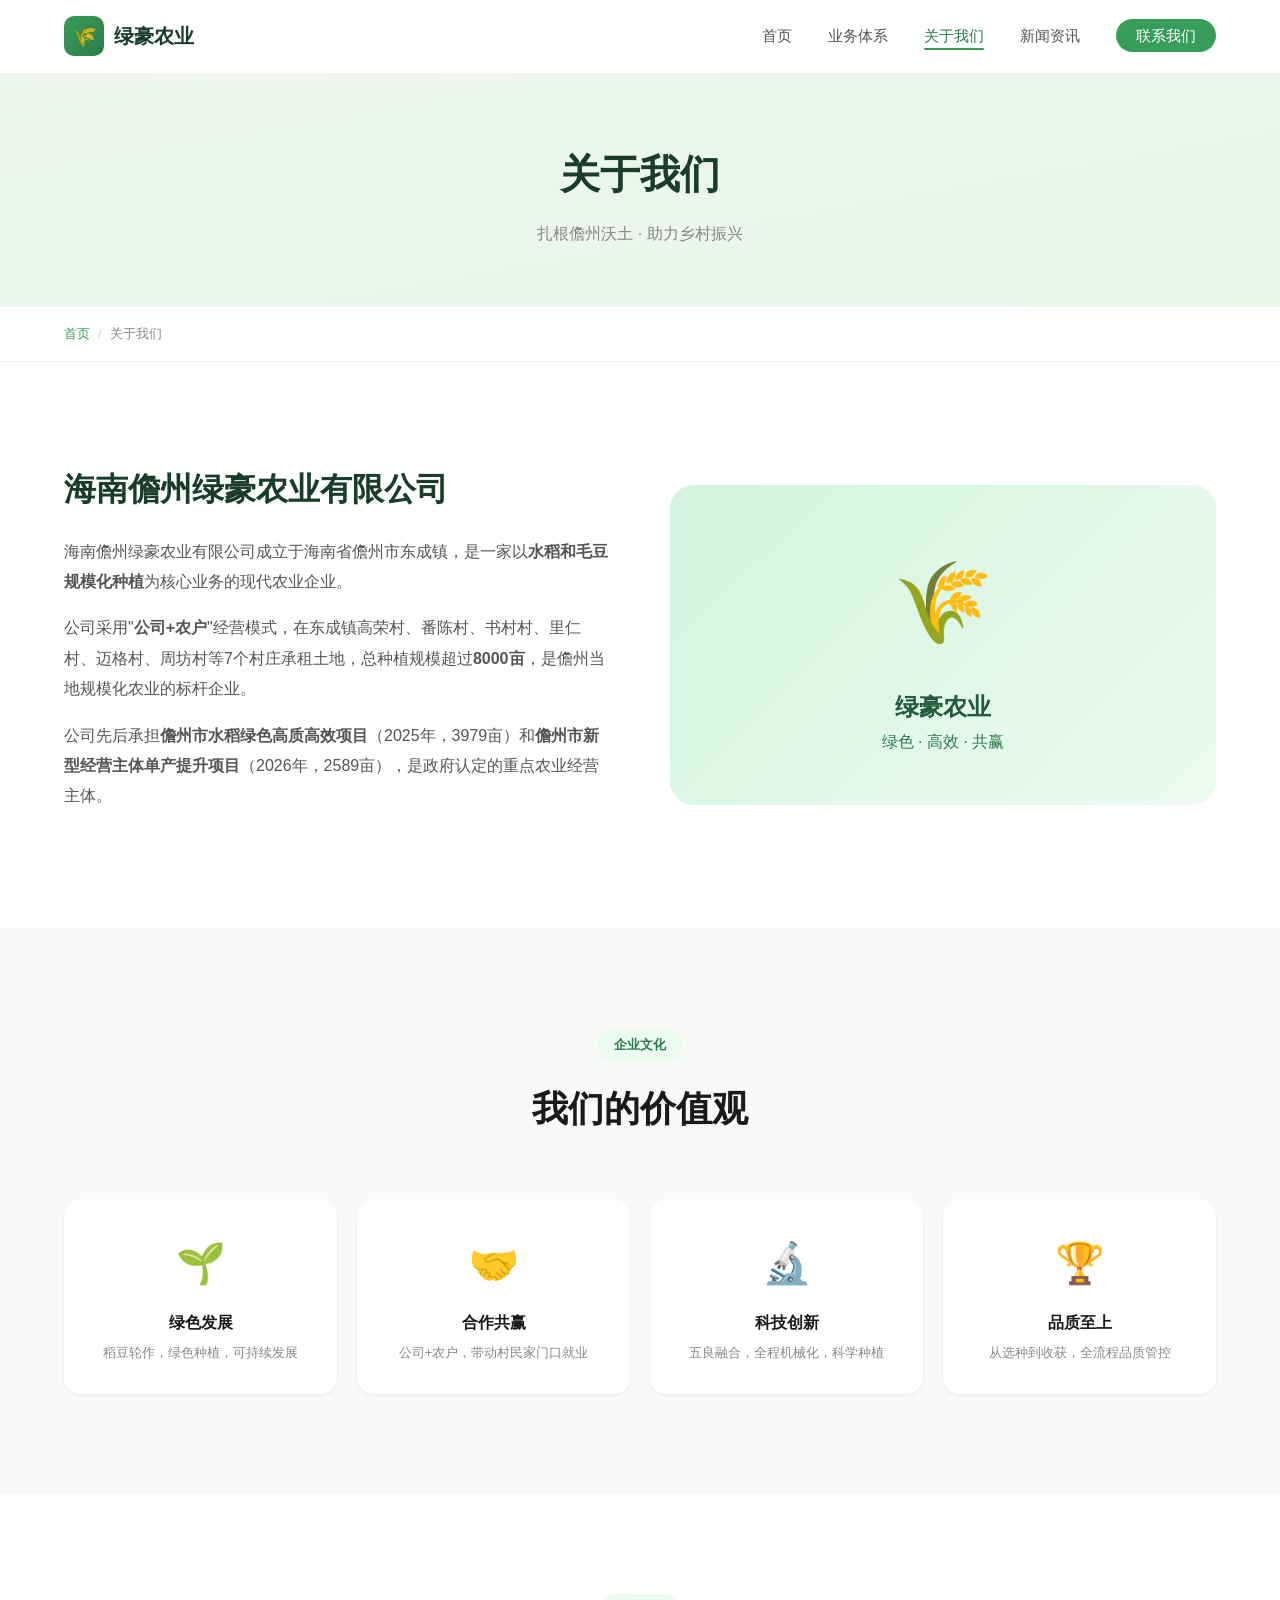
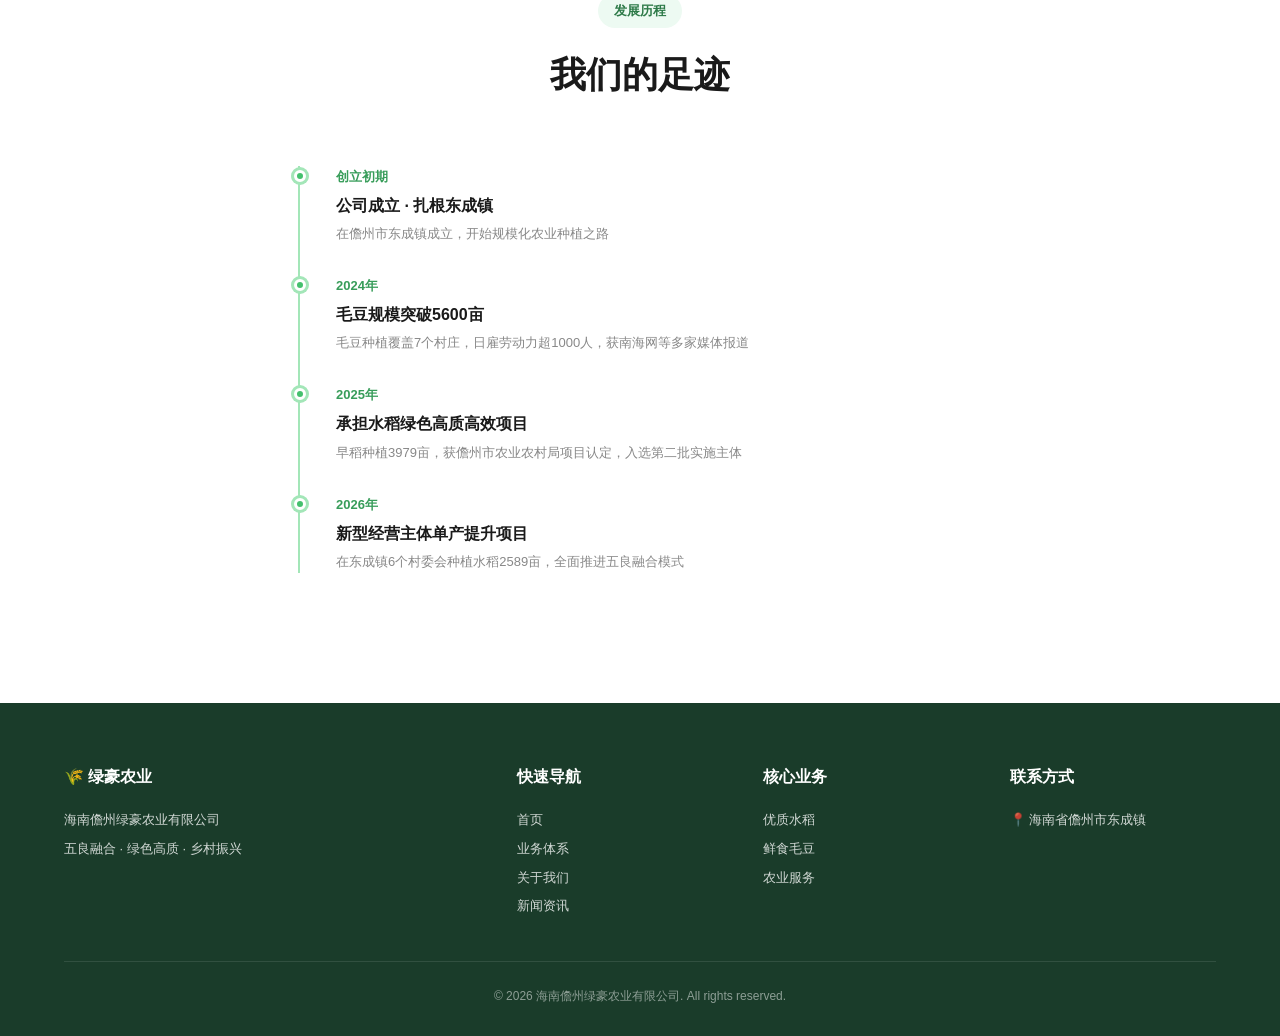
==== about.html @ 75781705 "🌾 绿豪农业官网 — 初始版本" ====
<!DOCTYPE html>
<html lang="zh-CN">
<head>
<meta charset="UTF-8">
<meta name="viewport" content="width=device-width, initial-scale=1.0">
<title>关于我们 — 海南儋州绿豪农业有限公司</title>
<link rel="stylesheet" href="css/style.css">
</head>
<body>

<nav class="navbar" id="navbar">
  <div class="container">
    <a href="index.html" class="nav-logo">
      <div class="logo-icon">🌾</div>
      <span>绿豪农业</span>
    </a>
    <ul class="nav-links" id="navLinks">
      <li><a href="index.html">首页</a></li>
      <li><a href="products.html">业务体系</a></li>
      <li><a href="about.html" class="active">关于我们</a></li>
      <li><a href="news.html">新闻资讯</a></li>
      <li><a href="contact.html" class="nav-cta">联系我们</a></li>
    </ul>
    <div class="nav-toggle" id="navToggle"><span></span><span></span><span></span></div>
  </div>
</nav>

<section class="page-hero">
  <div class="container">
    <h1>关于我们</h1>
    <p>扎根儋州沃土 · 助力乡村振兴</p>
  </div>
</section>

<div class="breadcrumb">
  <div class="container"><a href="index.html">首页</a><span>/</span>关于我们</div>
</div>

<!-- 公司介绍 -->
<section class="section">
  <div class="container">
    <div class="about-grid">
      <div class="about-text">
        <h2>海南儋州绿豪农业有限公司</h2>
        <p>海南儋州绿豪农业有限公司成立于海南省儋州市东成镇，是一家以<b>水稻和毛豆规模化种植</b>为核心业务的现代农业企业。</p>
        <p>公司采用"<b>公司+农户</b>"经营模式，在东成镇高荣村、番陈村、书村村、里仁村、迈格村、周坊村等7个村庄承租土地，总种植规模超过<b>8000亩</b>，是儋州当地规模化农业的标杆企业。</p>
        <p>公司先后承担<b>儋州市水稻绿色高质高效项目</b>（2025年，3979亩）和<b>儋州市新型经营主体单产提升项目</b>（2026年，2589亩），是政府认定的重点农业经营主体。</p>
      </div>
      <div style="background:linear-gradient(135deg, var(--green-200), var(--green-100));border-radius:var(--radius-lg);padding:50px;text-align:center;">
        <div style="font-size:80px;margin-bottom:16px;">🌾</div>
        <div style="font-size:24px;font-weight:700;color:var(--green-800);">绿豪农业</div>
        <div style="color:var(--green-700);">绿色 · 高效 · 共赢</div>
      </div>
    </div>
  </div>
</section>

<!-- 企业文化 -->
<section class="section" style="background:var(--bg-light);">
  <div class="container">
    <div class="section-header">
      <span class="tag">企业文化</span>
      <h2>我们的价值观</h2>
    </div>
    <div class="values-grid">
      <div class="value-card">
        <div class="icon">🌱</div>
        <h4>绿色发展</h4>
        <p>稻豆轮作，绿色种植，可持续发展</p>
      </div>
      <div class="value-card">
        <div class="icon">🤝</div>
        <h4>合作共赢</h4>
        <p>公司+农户，带动村民家门口就业</p>
      </div>
      <div class="value-card">
        <div class="icon">🔬</div>
        <h4>科技创新</h4>
        <p>五良融合，全程机械化，科学种植</p>
      </div>
      <div class="value-card">
        <div class="icon">🏆</div>
        <h4>品质至上</h4>
        <p>从选种到收获，全流程品质管控</p>
      </div>
    </div>
  </div>
</section>

<!-- 发展历程 -->
<section class="section">
  <div class="container">
    <div class="section-header">
      <span class="tag">发展历程</span>
      <h2>我们的足迹</h2>
    </div>
    <div class="timeline" style="max-width:700px;margin:0 auto;">
      <div class="timeline-item">
        <div class="year">创立初期</div>
        <h4>公司成立 · 扎根东成镇</h4>
        <p>在儋州市东成镇成立，开始规模化农业种植之路</p>
      </div>
      <div class="timeline-item">
        <div class="year">2024年</div>
        <h4>毛豆规模突破5600亩</h4>
        <p>毛豆种植覆盖7个村庄，日雇劳动力超1000人，获南海网等多家媒体报道</p>
      </div>
      <div class="timeline-item">
        <div class="year">2025年</div>
        <h4>承担水稻绿色高质高效项目</h4>
        <p>早稻种植3979亩，获儋州市农业农村局项目认定，入选第二批实施主体</p>
      </div>
      <div class="timeline-item">
        <div class="year">2026年</div>
        <h4>新型经营主体单产提升项目</h4>
        <p>在东成镇6个村委会种植水稻2589亩，全面推进五良融合模式</p>
      </div>
    </div>
  </div>
</section>

<footer class="footer">
  <div class="container">
    <div class="footer-grid">
      <div><h4>🌾 绿豪农业</h4><p>海南儋州绿豪农业有限公司<br>五良融合 · 绿色高质 · 乡村振兴</p></div>
      <div><h4>快速导航</h4><p><a href="index.html">首页</a></p><p><a href="products.html">业务体系</a></p><p><a href="about.html">关于我们</a></p><p><a href="news.html">新闻资讯</a></p></div>
      <div><h4>核心业务</h4><p><a href="products.html">优质水稻</a></p><p><a href="products.html">鲜食毛豆</a></p><p><a href="products.html">农业服务</a></p></div>
      <div><h4>联系方式</h4><p>📍 海南省儋州市东成镇</p></div>
    </div>
    <div class="footer-bottom">&copy; 2026 海南儋州绿豪农业有限公司. All rights reserved.</div>
  </div>
</footer>

<script src="js/main.js"></script>
</body>
</html>
---- css/style.css ----
/* ============================================
   海南儋州绿豪农业公司 — 现代化官网样式
   ============================================ */

:root {
  --green-900: #1a3c2a;
  --green-800: #235c39;
  --green-700: #2d7a48;
  --green-600: #389d5a;
  --green-500: #44c06d;
  --green-400: #6ed48f;
  --green-300: #a3e6b8;
  --green-200: #d3f4de;
  --green-100: #edfaf2;
  --gold-500: #d4982b;
  --gold-400: #e8b84b;
  --gold-300: #f2d68b;
  --gold-200: #faeec9;
  --gold-100: #fdf8ed;
  --earth-600: #6b4c30;
  --earth-400: #a0784c;
  --earth-200: #d4b896;
  --text-primary: #1a1a1a;
  --text-secondary: #555;
  --text-light: #888;
  --bg-white: #ffffff;
  --bg-light: #f8faf7;
  --bg-lighter: #f0f5f0;
  --radius-sm: 8px;
  --radius-md: 16px;
  --radius-lg: 24px;
  --shadow-sm: 0 1px 3px rgba(0,0,0,0.08);
  --shadow-md: 0 4px 20px rgba(0,0,0,0.08);
  --shadow-lg: 0 8px 40px rgba(0,0,0,0.12);
  --font-display: 'PingFang SC', 'Microsoft YaHei', 'Noto Sans SC', sans-serif;
  --font-body: 'PingFang SC', 'Microsoft YaHei', 'Noto Sans SC', sans-serif;
}

/* ===== Reset & Base ===== */
*, *::before, *::after { box-sizing: border-box; margin: 0; padding: 0; }

html { scroll-behavior: smooth; }

body {
  font-family: var(--font-body);
  color: var(--text-primary);
  background: var(--bg-white);
  line-height: 1.7;
  -webkit-font-smoothing: antialiased;
}

a { text-decoration: none; color: inherit; }
ul { list-style: none; }
img { max-width: 100%; display: block; }

.container {
  max-width: 1200px;
  margin: 0 auto;
  padding: 0 24px;
}

/* ===== Navbar ===== */
.navbar {
  position: fixed;
  top: 0;
  left: 0;
  right: 0;
  z-index: 1000;
  background: rgba(255,255,255,0.95);
  backdrop-filter: blur(12px);
  border-bottom: 1px solid transparent;
  transition: all 0.3s ease;
}

.navbar.scrolled {
  border-bottom-color: rgba(0,0,0,0.06);
  box-shadow: var(--shadow-sm);
}

.navbar .container {
  display: flex;
  align-items: center;
  justify-content: space-between;
  height: 72px;
}

.nav-logo {
  display: flex;
  align-items: center;
  gap: 10px;
  font-size: 20px;
  font-weight: 700;
  color: var(--green-900);
  font-family: var(--font-display);
}

.nav-logo .logo-icon {
  width: 40px;
  height: 40px;
  background: linear-gradient(135deg, var(--green-600), var(--green-700));
  border-radius: 10px;
  display: flex;
  align-items: center;
  justify-content: center;
  color: white;
  font-size: 20px;
}

.nav-links {
  display: flex;
  align-items: center;
  gap: 36px;
}

.nav-links a {
  font-size: 15px;
  color: var(--text-secondary);
  font-weight: 500;
  transition: color 0.2s;
  position: relative;
}

.nav-links a:hover,
.nav-links a.active {
  color: var(--green-700);
}

.nav-links a.active::after {
  content: '';
  position: absolute;
  bottom: -6px;
  left: 0;
  right: 0;
  height: 2px;
  background: var(--green-600);
  border-radius: 1px;
}

.nav-cta {
  background: var(--green-600);
  color: white !important;
  padding: 8px 20px !important;
  border-radius: 20px;
  transition: background 0.2s !important;
}

.nav-cta:hover {
  background: var(--green-700) !important;
}

.nav-toggle {
  display: none;
  flex-direction: column;
  gap: 5px;
  cursor: pointer;
  padding: 4px;
}

.nav-toggle span {
  width: 24px;
  height: 2px;
  background: var(--green-900);
  border-radius: 2px;
  transition: all 0.3s;
}

/* ===== Hero Section ===== */
.hero {
  min-height: 100vh;
  display: flex;
  align-items: center;
  position: relative;
  overflow: hidden;
  background: linear-gradient(170deg, #f0f7f2 0%, #e8f5e9 30%, #c8e6c9 70%, #f5f0e8 100%);
}

.hero::before {
  content: '';
  position: absolute;
  top: -50%;
  right: -15%;
  width: 70%;
  height: 200%;
  background: radial-gradient(ellipse at center, rgba(68,192,109,0.12) 0%, transparent 70%);
  pointer-events: none;
}

.hero .container {
  display: grid;
  grid-template-columns: 1fr 1fr;
  gap: 60px;
  align-items: center;
  padding-top: 72px;
}

.hero-text h1 {
  font-size: 52px;
  font-weight: 800;
  line-height: 1.2;
  color: var(--green-900);
  font-family: var(--font-display);
  margin-bottom: 20px;
}

.hero-text h1 span {
  color: var(--green-600);
  display: block;
}

.hero-text p {
  font-size: 18px;
  color: var(--text-secondary);
  margin-bottom: 36px;
  max-width: 480px;
  line-height: 1.8;
}

.hero-buttons {
  display: flex;
  gap: 16px;
}

.btn {
  display: inline-flex;
  align-items: center;
  gap: 8px;
  padding: 14px 32px;
  border-radius: 50px;
  font-size: 16px;
  font-weight: 600;
  cursor: pointer;
  transition: all 0.3s;
  border: none;
  font-family: var(--font-body);
}

.btn-primary {
  background: var(--green-600);
  color: white;
}

.btn-primary:hover {
  background: var(--green-700);
  transform: translateY(-2px);
  box-shadow: 0 6px 24px rgba(68,192,109,0.3);
}

.btn-outline {
  background: white;
  color: var(--green-700);
  border: 2px solid var(--green-300);
}

.btn-outline:hover {
  border-color: var(--green-600);
  background: var(--green-100);
}

/* Hero visual */
.hero-visual {
  position: relative;
  display: flex;
  align-items: center;
  justify-content: center;
}

.hero-card {
  background: white;
  border-radius: var(--radius-lg);
  padding: 40px;
  box-shadow: var(--shadow-lg);
  position: relative;
  z-index: 2;
  width: 100%;
  max-width: 420px;
}

.hero-card .stats {
  display: grid;
  grid-template-columns: 1fr 1fr;
  gap: 20px;
  margin-top: 24px;
}

.hero-card .stat {
  text-align: center;
  padding: 16px;
  background: var(--green-100);
  border-radius: var(--radius-sm);
}

.hero-card .stat h3 {
  font-size: 28px;
  color: var(--green-700);
  font-weight: 700;
}

.hero-card .stat p {
  font-size: 13px;
  color: var(--text-light);
  margin: 0;
}

.hero-float {
  position: absolute;
  border-radius: var(--radius-md);
  box-shadow: var(--shadow-md);
  z-index: 1;
}

.hero-float.img1 {
  top: -30px;
  right: -20px;
  width: 180px;
  height: 180px;
  background: linear-gradient(135deg, #c8e6c9, #a5d6a7);
  border-radius: 50%;
}

.hero-float.img2 {
  bottom: -40px;
  left: -30px;
  width: 140px;
  height: 140px;
  background: linear-gradient(135deg, var(--gold-300), var(--gold-400));
  border-radius: 50%;
}

/* ===== Section Common ===== */
.section {
  padding: 100px 0;
}

.section-header {
  text-align: center;
  margin-bottom: 60px;
}

.section-header .tag {
  display: inline-block;
  padding: 6px 16px;
  background: var(--green-100);
  color: var(--green-700);
  border-radius: 20px;
  font-size: 13px;
  font-weight: 600;
  margin-bottom: 16px;
}

.section-header h2 {
  font-size: 36px;
  font-weight: 700;
  color: var(--text-primary);
  margin-bottom: 12px;
  font-family: var(--font-display);
}

.section-header p {
  font-size: 16px;
  color: var(--text-light);
  max-width: 600px;
  margin: 0 auto;
}

/* ===== Services Grid ===== */
.services-grid {
  display: grid;
  grid-template-columns: repeat(3, 1fr);
  gap: 24px;
}

.service-card {
  background: white;
  border-radius: var(--radius-md);
  padding: 36px 28px;
  box-shadow: var(--shadow-sm);
  border: 1px solid rgba(0,0,0,0.04);
  transition: all 0.3s;
  position: relative;
  overflow: hidden;
}

.service-card::before {
  content: '';
  position: absolute;
  top: 0;
  left: 0;
  right: 0;
  height: 4px;
  background: linear-gradient(90deg, var(--green-500), var(--green-300));
  transform: scaleX(0);
  transition: transform 0.3s;
}

.service-card:hover {
  transform: translateY(-4px);
  box-shadow: var(--shadow-lg);
}

.service-card:hover::before {
  transform: scaleX(1);
}

.service-card .icon {
  width: 56px;
  height: 56px;
  border-radius: 14px;
  display: flex;
  align-items: center;
  justify-content: center;
  font-size: 26px;
  margin-bottom: 20px;
}

.icon-green { background: var(--green-100); }
.icon-gold { background: var(--gold-100); }
.icon-earth { background: #fdf2e9; }

.service-card h3 {
  font-size: 19px;
  font-weight: 600;
  margin-bottom: 8px;
}

.service-card p {
  font-size: 14px;
  color: var(--text-light);
  line-height: 1.7;
}

/* ===== Stats Bar ===== */
.stats-bar {
  background: var(--green-900);
  padding: 60px 0;
}

.stats-bar .container {
  display: grid;
  grid-template-columns: repeat(4, 1fr);
  gap: 32px;
  text-align: center;
}

.stats-bar .stat-num {
  font-size: 42px;
  font-weight: 800;
  color: var(--green-400);
  font-family: var(--font-display);
}

.stats-bar .stat-num sup {
  font-size: 22px;
}

.stats-bar .stat-label {
  color: rgba(255,255,255,0.7);
  font-size: 14px;
  margin-top: 4px;
}

/* ===== Products Preview ===== */
.products-preview {
  background: var(--bg-light);
}

.product-tabs {
  display: flex;
  justify-content: center;
  gap: 8px;
  margin-bottom: 40px;
}

.product-tab {
  padding: 10px 24px;
  border-radius: 50px;
  font-size: 14px;
  font-weight: 600;
  cursor: pointer;
  transition: all 0.3s;
  background: white;
  color: var(--text-secondary);
  border: 1px solid var(--green-200);
}

.product-tab.active {
  background: var(--green-600);
  color: white;
  border-color: var(--green-600);
}

.products-grid {
  display: grid;
  grid-template-columns: repeat(3, 1fr);
  gap: 24px;
}

.product-card {
  background: white;
  border-radius: var(--radius-md);
  overflow: hidden;
  box-shadow: var(--shadow-sm);
  transition: all 0.3s;
}

.product-card:hover {
  transform: translateY(-4px);
  box-shadow: var(--shadow-lg);
}

.product-card .img {
  height: 200px;
  background: linear-gradient(135deg, var(--green-200), var(--green-100));
  position: relative;
}

.product-card .img.gold-bg {
  background: linear-gradient(135deg, var(--gold-200), var(--gold-100));
}

.product-card .img.earth-bg {
  background: linear-gradient(135deg, #f5e6d3, #fdf2e9);
}

.product-card .img .emoji {
  position: absolute;
  inset: 0;
  display: flex;
  align-items: center;
  justify-content: center;
  font-size: 64px;
}

.product-card .info {
  padding: 20px;
}

.product-card .info h3 {
  font-size: 17px;
  font-weight: 600;
  margin-bottom: 6px;
}

.product-card .info p {
  font-size: 13px;
  color: var(--text-light);
}

/* ===== News Section ===== */
.news-grid {
  display: grid;
  grid-template-columns: repeat(3, 1fr);
  gap: 24px;
}

.news-card {
  background: white;
  border-radius: var(--radius-md);
  overflow: hidden;
  box-shadow: var(--shadow-sm);
  transition: all 0.3s;
  cursor: pointer;
}

.news-card:hover {
  transform: translateY(-4px);
  box-shadow: var(--shadow-md);
}

.news-card .img {
  height: 180px;
  background: linear-gradient(135deg, var(--green-100), var(--green-200));
  display: flex;
  align-items: center;
  justify-content: center;
  font-size: 48px;
}

.news-card .info {
  padding: 20px;
}

.news-card .date {
  font-size: 12px;
  color: var(--text-light);
  margin-bottom: 8px;
}

.news-card h3 {
  font-size: 16px;
  font-weight: 600;
  margin-bottom: 8px;
  line-height: 1.5;
}

.news-card p {
  font-size: 13px;
  color: var(--text-light);
  line-height: 1.6;
}

/* ===== Contact Section ===== */
.contact-section {
  background: var(--bg-light);
}

.contact-grid {
  display: grid;
  grid-template-columns: 1fr 1.2fr;
  gap: 60px;
  align-items: start;
}

.contact-info h3 {
  font-size: 24px;
  font-weight: 700;
  margin-bottom: 16px;
}

.contact-info > p {
  color: var(--text-light);
  margin-bottom: 32px;
}

.contact-item {
  display: flex;
  gap: 14px;
  margin-bottom: 20px;
}

.contact-item .icon {
  width: 40px;
  height: 40px;
  min-width: 40px;
  border-radius: 10px;
  background: var(--green-100);
  display: flex;
  align-items: center;
  justify-content: center;
  font-size: 18px;
}

.contact-item .text h4 {
  font-size: 14px;
  font-weight: 600;
  margin-bottom: 2px;
}

.contact-item .text p {
  font-size: 14px;
  color: var(--text-light);
}

.contact-form {
  background: white;
  padding: 36px;
  border-radius: var(--radius-lg);
  box-shadow: var(--shadow-md);
}

.form-group {
  margin-bottom: 18px;
}

.form-group label {
  display: block;
  font-size: 13px;
  font-weight: 600;
  margin-bottom: 6px;
  color: var(--text-secondary);
}

.form-group input,
.form-group textarea,
.form-group select {
  width: 100%;
  padding: 12px 16px;
  border: 1.5px solid #e0e5e0;
  border-radius: 10px;
  font-size: 15px;
  font-family: var(--font-body);
  transition: border-color 0.2s;
  outline: none;
  background: var(--bg-light);
}

.form-group input:focus,
.form-group textarea:focus,
.form-group select:focus {
  border-color: var(--green-500);
  background: white;
}

.form-group textarea {
  min-height: 120px;
  resize: vertical;
}

/* ===== Footer ===== */
.footer {
  background: var(--green-900);
  color: rgba(255,255,255,0.8);
  padding: 60px 0 30px;
}

.footer-grid {
  display: grid;
  grid-template-columns: 2fr 1fr 1fr 1fr;
  gap: 40px;
  margin-bottom: 40px;
}

.footer h4 {
  color: white;
  font-size: 16px;
  font-weight: 600;
  margin-bottom: 16px;
}

.footer p, .footer a {
  font-size: 13px;
  line-height: 2.2;
}

.footer a:hover {
  color: var(--green-400);
}

.footer-bottom {
  border-top: 1px solid rgba(255,255,255,0.1);
  padding-top: 24px;
  text-align: center;
  font-size: 12px;
  color: rgba(255,255,255,0.5);
}

/* ===== Page Hero (inner pages) ===== */
.page-hero {
  background: linear-gradient(170deg, #f0f7f2 0%, #e8f5e9 100%);
  padding: 140px 0 60px;
  text-align: center;
}

.page-hero h1 {
  font-size: 40px;
  font-weight: 800;
  color: var(--green-900);
  font-family: var(--font-display);
  margin-bottom: 12px;
}

.page-hero p {
  font-size: 16px;
  color: var(--text-light);
}

/* ===== About Page ===== */
.about-grid {
  display: grid;
  grid-template-columns: 1fr 1fr;
  gap: 60px;
  align-items: center;
}

.about-text h2 {
  font-size: 32px;
  font-weight: 700;
  margin-bottom: 20px;
  color: var(--green-900);
}

.about-text p {
  color: var(--text-secondary);
  margin-bottom: 16px;
  line-height: 1.9;
}

.timeline {
  position: relative;
  padding-left: 30px;
}

.timeline::before {
  content: '';
  position: absolute;
  left: 8px;
  top: 0;
  bottom: 0;
  width: 2px;
  background: var(--green-300);
}

.timeline-item {
  position: relative;
  margin-bottom: 30px;
  padding-left: 16px;
}

.timeline-item::before {
  content: '';
  position: absolute;
  left: -26px;
  top: 4px;
  width: 12px;
  height: 12px;
  background: var(--green-500);
  border-radius: 50%;
  border: 3px solid white;
  box-shadow: 0 0 0 3px var(--green-300);
}

.timeline-item .year {
  font-size: 13px;
  color: var(--green-600);
  font-weight: 700;
}

.timeline-item h4 {
  font-size: 16px;
  font-weight: 600;
  margin: 4px 0;
}

.timeline-item p {
  font-size: 13px;
  color: var(--text-light);
}

/* ===== Values Grid ===== */
.values-grid {
  display: grid;
  grid-template-columns: repeat(4, 1fr);
  gap: 20px;
}

.value-card {
  text-align: center;
  padding: 30px 20px;
  background: white;
  border-radius: var(--radius-md);
  box-shadow: var(--shadow-sm);
  transition: all 0.3s;
}

.value-card:hover {
  transform: translateY(-4px);
  box-shadow: var(--shadow-md);
}

.value-card .icon {
  font-size: 40px;
  margin-bottom: 12px;
}

.value-card h4 {
  font-size: 16px;
  font-weight: 600;
  margin-bottom: 6px;
}

.value-card p {
  font-size: 13px;
  color: var(--text-light);
}

/* ===== Breadcrumb ===== */
.breadcrumb {
  padding: 16px 0;
  font-size: 13px;
  color: var(--text-light);
  border-bottom: 1px solid #f0f0f0;
}

.breadcrumb a {
  color: var(--green-600);
}

.breadcrumb span {
  margin: 0 8px;
  color: #ccc;
}

/* ===== Responsive ===== */
@media (max-width: 1024px) {
  .hero-text h1 { font-size: 38px; }
  .services-grid, .products-grid, .news-grid { grid-template-columns: repeat(2, 1fr); }
  .stats-bar .container { grid-template-columns: repeat(2, 1fr); }
  .footer-grid { grid-template-columns: 1fr 1fr; }
  .values-grid { grid-template-columns: repeat(2, 1fr); }
}

@media (max-width: 768px) {
  .nav-links { display: none; }
  .nav-toggle { display: flex; }
  .nav-links.open {
    display: flex;
    flex-direction: column;
    position: absolute;
    top: 72px;
    left: 0;
    right: 0;
    background: white;
    padding: 24px;
    gap: 16px;
    box-shadow: var(--shadow-md);
  }

  .hero .container {
    grid-template-columns: 1fr;
    text-align: center;
    gap: 40px;
  }
  .hero-text p { margin: 0 auto 36px; }
  .hero-buttons { justify-content: center; }
  .hero-card .stats { grid-template-columns: 1fr 1fr; }
  .hero-visual { display: none; }

  .services-grid, .products-grid, .news-grid { grid-template-columns: 1fr; }
  .stats-bar .container { grid-template-columns: 1fr 1fr; }
  .contact-grid { grid-template-columns: 1fr; }
  .about-grid { grid-template-columns: 1fr; }
  .values-grid { grid-template-columns: 1fr 1fr; }
  .footer-grid { grid-template-columns: 1fr; }
  .product-tabs { flex-wrap: wrap; }

  .section-header h2 { font-size: 28px; }
  .hero-text h1 { font-size: 32px; }
}

@media (max-width: 480px) {
  .container { padding: 0 16px; }
  .hero-text h1 { font-size: 28px; }
  .hero-buttons { flex-direction: column; }
  .values-grid, .stats-bar .container { grid-template-columns: 1fr; }
}
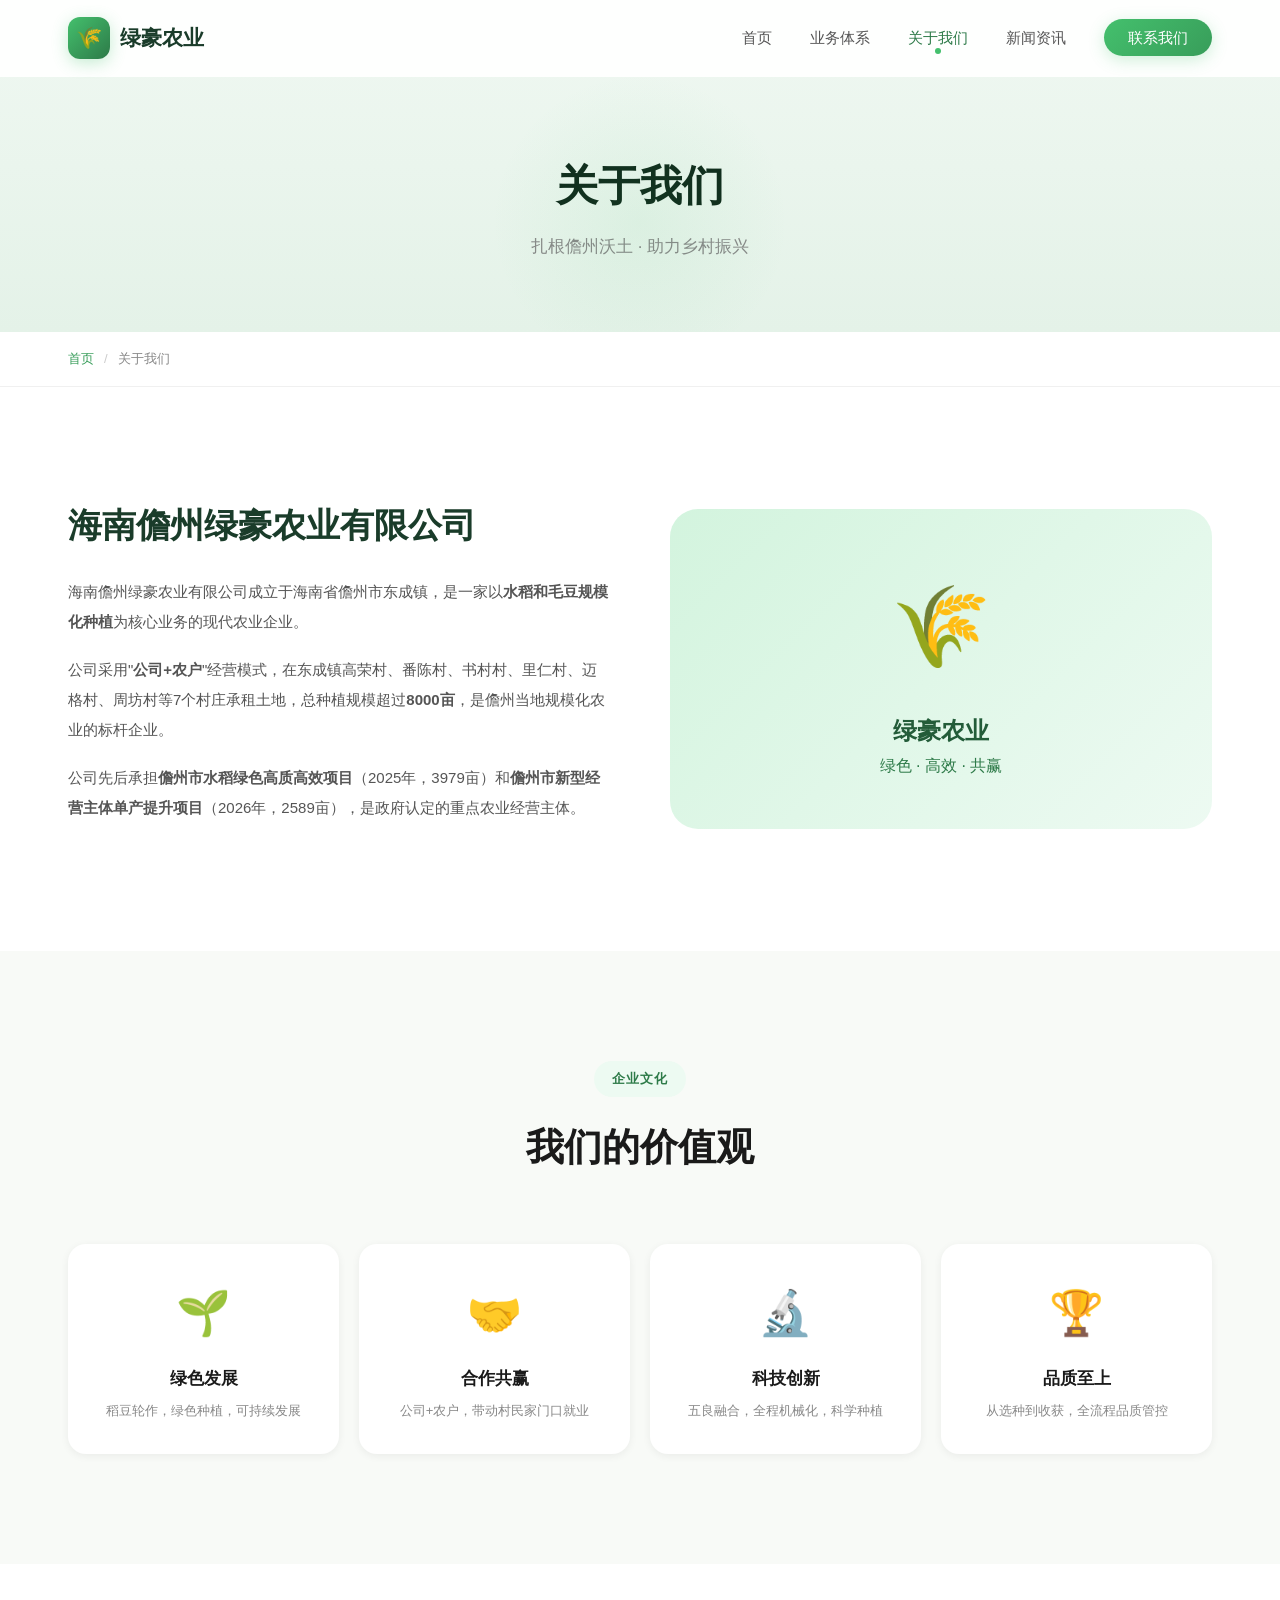
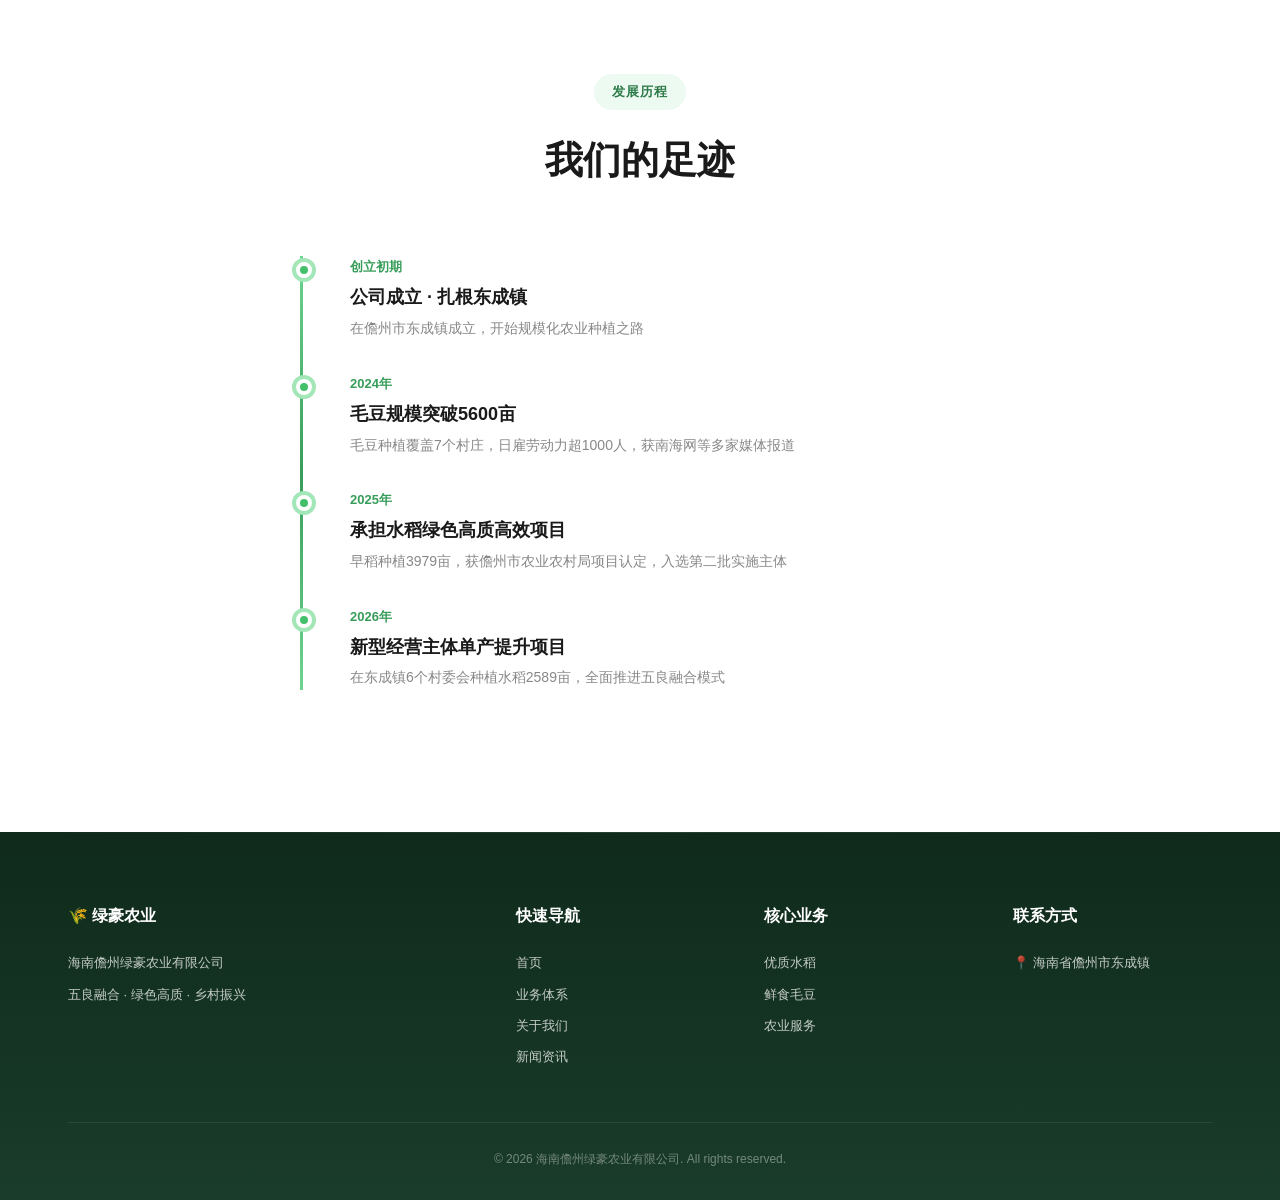
==== commit d16f2c23: "🚀 旗舰版升级：粒子特效 + 数字滚动 + 视差效果 + 手机端优化" ====
--- a/about.html
+++ b/about.html
@@ -2,7 +2,7 @@
 <html lang="zh-CN">
 <head>
 <meta charset="UTF-8">
-<meta name="viewport" content="width=device-width, initial-scale=1.0">
+<meta name="viewport" content="width=device-width,initial-scale=1.0,maximum-scale=1.0,user-scalable=no">
 <title>关于我们 — 海南儋州绿豪农业有限公司</title>
 <link rel="stylesheet" href="css/style.css">
 </head>
--- a/css/style.css
+++ b/css/style.css
@@ -1,8 +1,9 @@
 /* ============================================
-   海南儋州绿豪农业公司 — 现代化官网样式
+   海南儋州绿豪农业 — 旗舰版官网样式
    ============================================ */
 
 :root {
+  --green-950: #0f2a1b;
   --green-900: #1a3c2a;
   --green-800: #235c39;
   --green-700: #2d7a48;
@@ -12,923 +13,273 @@
   --green-300: #a3e6b8;
   --green-200: #d3f4de;
   --green-100: #edfaf2;
+  --gold-600: #b87a1a;
   --gold-500: #d4982b;
   --gold-400: #e8b84b;
   --gold-300: #f2d68b;
   --gold-200: #faeec9;
   --gold-100: #fdf8ed;
-  --earth-600: #6b4c30;
-  --earth-400: #a0784c;
-  --earth-200: #d4b896;
   --text-primary: #1a1a1a;
   --text-secondary: #555;
   --text-light: #888;
   --bg-white: #ffffff;
   --bg-light: #f8faf7;
-  --bg-lighter: #f0f5f0;
-  --radius-sm: 8px;
-  --radius-md: 16px;
-  --radius-lg: 24px;
-  --shadow-sm: 0 1px 3px rgba(0,0,0,0.08);
-  --shadow-md: 0 4px 20px rgba(0,0,0,0.08);
-  --shadow-lg: 0 8px 40px rgba(0,0,0,0.12);
+  --radius-sm: 10px;
+  --radius-md: 18px;
+  --radius-lg: 28px;
+  --shadow-sm: 0 2px 8px rgba(0,0,0,0.06);
+  --shadow-md: 0 8px 32px rgba(0,0,0,0.08);
+  --shadow-lg: 0 16px 56px rgba(0,0,0,0.12);
+  --shadow-gold: 0 8px 32px rgba(212,152,43,0.2);
   --font-display: 'PingFang SC', 'Microsoft YaHei', 'Noto Sans SC', sans-serif;
   --font-body: 'PingFang SC', 'Microsoft YaHei', 'Noto Sans SC', sans-serif;
 }
 
-/* ===== Reset & Base ===== */
-*, *::before, *::after { box-sizing: border-box; margin: 0; padding: 0; }
-
-html { scroll-behavior: smooth; }
-
-body {
-  font-family: var(--font-body);
-  color: var(--text-primary);
-  background: var(--bg-white);
-  line-height: 1.7;
-  -webkit-font-smoothing: antialiased;
-}
-
-a { text-decoration: none; color: inherit; }
-ul { list-style: none; }
-img { max-width: 100%; display: block; }
-
-.container {
-  max-width: 1200px;
-  margin: 0 auto;
-  padding: 0 24px;
-}
+/* ===== Reset ===== */
+*,*::before,*::after{box-sizing:border-box;margin:0;padding:0}
+html{scroll-behavior:smooth;overflow-x:hidden}
+body{font-family:var(--font-body);color:var(--text-primary);background:var(--bg-white);line-height:1.7;-webkit-font-smoothing:antialiased;overflow-x:hidden}
+a{text-decoration:none;color:inherit}
+ul{list-style:none}
+img{max-width:100%;display:block}
+.container{max-width:1200px;margin:0 auto;padding:0 28px}
+
+/* ===== 鼠标光晕跟随 ===== */
+.cursor-glow{position:fixed;pointer-events:none;z-index:9998;width:400px;height:400px;border-radius:50%;background:radial-gradient(circle,rgba(68,192,109,0.06) 0%,transparent 70%);transform:translate(-50%,-50%);transition:opacity .3s;opacity:0}
+.cursor-glow.active{opacity:1}
+
+/* ===== 粒子背景 ===== */
+.particles{position:fixed;inset:0;z-index:0;pointer-events:none}
+.particle{position:absolute;border-radius:50%;animation:floatUp linear infinite;opacity:0}
+@keyframes floatUp{0%{opacity:0;transform:translateY(0) rotate(0deg)}10%{opacity:1}90%{opacity:1}100%{opacity:0;transform:translateY(-100vh) rotate(720deg)}}
 
 /* ===== Navbar ===== */
-.navbar {
-  position: fixed;
-  top: 0;
-  left: 0;
-  right: 0;
-  z-index: 1000;
-  background: rgba(255,255,255,0.95);
-  backdrop-filter: blur(12px);
-  border-bottom: 1px solid transparent;
-  transition: all 0.3s ease;
-}
-
-.navbar.scrolled {
-  border-bottom-color: rgba(0,0,0,0.06);
-  box-shadow: var(--shadow-sm);
-}
-
-.navbar .container {
-  display: flex;
-  align-items: center;
-  justify-content: space-between;
-  height: 72px;
-}
-
-.nav-logo {
-  display: flex;
-  align-items: center;
-  gap: 10px;
-  font-size: 20px;
-  font-weight: 700;
-  color: var(--green-900);
-  font-family: var(--font-display);
-}
-
-.nav-logo .logo-icon {
-  width: 40px;
-  height: 40px;
-  background: linear-gradient(135deg, var(--green-600), var(--green-700));
-  border-radius: 10px;
-  display: flex;
-  align-items: center;
-  justify-content: center;
-  color: white;
-  font-size: 20px;
-}
-
-.nav-links {
-  display: flex;
-  align-items: center;
-  gap: 36px;
-}
-
-.nav-links a {
-  font-size: 15px;
-  color: var(--text-secondary);
-  font-weight: 500;
-  transition: color 0.2s;
-  position: relative;
-}
-
-.nav-links a:hover,
-.nav-links a.active {
-  color: var(--green-700);
-}
-
-.nav-links a.active::after {
-  content: '';
-  position: absolute;
-  bottom: -6px;
-  left: 0;
-  right: 0;
-  height: 2px;
-  background: var(--green-600);
-  border-radius: 1px;
-}
-
-.nav-cta {
-  background: var(--green-600);
-  color: white !important;
-  padding: 8px 20px !important;
-  border-radius: 20px;
-  transition: background 0.2s !important;
-}
-
-.nav-cta:hover {
-  background: var(--green-700) !important;
-}
-
-.nav-toggle {
-  display: none;
-  flex-direction: column;
-  gap: 5px;
-  cursor: pointer;
-  padding: 4px;
-}
-
-.nav-toggle span {
-  width: 24px;
-  height: 2px;
-  background: var(--green-900);
-  border-radius: 2px;
-  transition: all 0.3s;
-}
-
-/* ===== Hero Section ===== */
-.hero {
-  min-height: 100vh;
-  display: flex;
-  align-items: center;
-  position: relative;
-  overflow: hidden;
-  background: linear-gradient(170deg, #f0f7f2 0%, #e8f5e9 30%, #c8e6c9 70%, #f5f0e8 100%);
-}
-
-.hero::before {
-  content: '';
-  position: absolute;
-  top: -50%;
-  right: -15%;
-  width: 70%;
-  height: 200%;
-  background: radial-gradient(ellipse at center, rgba(68,192,109,0.12) 0%, transparent 70%);
-  pointer-events: none;
-}
-
-.hero .container {
-  display: grid;
-  grid-template-columns: 1fr 1fr;
-  gap: 60px;
-  align-items: center;
-  padding-top: 72px;
-}
-
-.hero-text h1 {
-  font-size: 52px;
-  font-weight: 800;
-  line-height: 1.2;
-  color: var(--green-900);
-  font-family: var(--font-display);
-  margin-bottom: 20px;
-}
-
-.hero-text h1 span {
-  color: var(--green-600);
-  display: block;
-}
-
-.hero-text p {
-  font-size: 18px;
-  color: var(--text-secondary);
-  margin-bottom: 36px;
-  max-width: 480px;
-  line-height: 1.8;
-}
-
-.hero-buttons {
-  display: flex;
-  gap: 16px;
-}
-
-.btn {
-  display: inline-flex;
-  align-items: center;
-  gap: 8px;
-  padding: 14px 32px;
-  border-radius: 50px;
-  font-size: 16px;
-  font-weight: 600;
-  cursor: pointer;
-  transition: all 0.3s;
-  border: none;
-  font-family: var(--font-body);
-}
-
-.btn-primary {
-  background: var(--green-600);
-  color: white;
-}
-
-.btn-primary:hover {
-  background: var(--green-700);
-  transform: translateY(-2px);
-  box-shadow: 0 6px 24px rgba(68,192,109,0.3);
-}
-
-.btn-outline {
-  background: white;
-  color: var(--green-700);
-  border: 2px solid var(--green-300);
-}
-
-.btn-outline:hover {
-  border-color: var(--green-600);
-  background: var(--green-100);
-}
+.navbar{position:fixed;top:0;left:0;right:0;z-index:1000;background:rgba(255,255,255,.92);backdrop-filter:blur(16px);border-bottom:1px solid transparent;transition:all .4s ease}
+.navbar.scrolled{border-bottom-color:rgba(0,0,0,.05);box-shadow:0 2px 24px rgba(0,0,0,.06)}
+.navbar .container{display:flex;align-items:center;justify-content:space-between;height:76px}
+.nav-logo{display:flex;align-items:center;gap:10px;font-size:21px;font-weight:700;color:var(--green-900);font-family:var(--font-display);transition:transform .3s}
+.nav-logo:hover{transform:scale(1.03)}
+.nav-logo .logo-icon{width:42px;height:42px;background:linear-gradient(135deg,var(--green-500),var(--green-700));border-radius:12px;display:flex;align-items:center;justify-content:center;color:#fff;font-size:21px;box-shadow:0 4px 16px rgba(68,192,109,.3)}
+.nav-links{display:flex;align-items:center;gap:38px}
+.nav-links a{font-size:15px;color:var(--text-secondary);font-weight:500;transition:color .25s;position:relative}
+.nav-links a:hover,.nav-links a.active{color:var(--green-700)}
+.nav-links a.active::after{content:'';position:absolute;bottom:-8px;left:50%;transform:translateX(-50%);width:6px;height:6px;background:var(--green-500);border-radius:50%}
+.nav-cta{background:linear-gradient(135deg,var(--green-500),var(--green-600));color:#fff!important;padding:10px 24px!important;border-radius:24px;transition:all .3s!important;box-shadow:0 4px 16px rgba(68,192,109,.25)}
+.nav-cta:hover{transform:translateY(-2px);box-shadow:0 6px 24px rgba(68,192,109,.35)!important;background:linear-gradient(135deg,var(--green-600),var(--green-700))!important}
+.nav-toggle{display:none;flex-direction:column;gap:5px;cursor:pointer;padding:4px;z-index:1001}
+.nav-toggle span{width:26px;height:2px;background:var(--green-900);border-radius:2px;transition:all .3s}
+
+/* ===== Hero ===== */
+.hero{min-height:100vh;display:flex;align-items:center;position:relative;overflow:hidden;background:linear-gradient(180deg,#f0f8f2 0%,#e4f2e8 30%,#d0e8d4 65%,#f7f3eb 100%)}
+.hero::before{content:'';position:absolute;top:-60%;right:-20%;width:80%;height:220%;background:radial-gradient(ellipse at 60% 40%,rgba(68,192,109,.1) 0%,transparent 60%);pointer-events:none}
+.hero::after{content:'';position:absolute;bottom:-30%;left:-10%;width:60%;height:160%;background:radial-gradient(ellipse at 30% 60%,rgba(212,152,43,.06) 0%,transparent 60%);pointer-events:none}
+.hero .container{display:grid;grid-template-columns:1fr 1fr;gap:60px;align-items:center;padding-top:76px;position:relative;z-index:1}
+.hero-text h1{font-size:56px;font-weight:800;line-height:1.15;color:var(--green-950);font-family:var(--font-display);margin-bottom:24px}
+.hero-text h1 span{background:linear-gradient(135deg,var(--green-600),var(--green-500));-webkit-background-clip:text;-webkit-text-fill-color:transparent;background-clip:text}
+.hero-text > p{font-size:18px;color:var(--text-secondary);margin-bottom:40px;max-width:460px;line-height:1.9}
+.hero-buttons{display:flex;gap:16px}
+.btn{display:inline-flex;align-items:center;gap:8px;padding:15px 34px;border-radius:50px;font-size:16px;font-weight:600;cursor:pointer;transition:all .35s;border:none;font-family:var(--font-body);position:relative;overflow:hidden}
+.btn::after{content:'';position:absolute;inset:0;background:linear-gradient(135deg,rgba(255,255,255,.2),transparent);opacity:0;transition:opacity .3s}
+.btn:hover::after{opacity:1}
+.btn-primary{background:linear-gradient(135deg,var(--green-500),var(--green-600));color:#fff;box-shadow:0 6px 24px rgba(68,192,109,.3)}
+.btn-primary:hover{transform:translateY(-3px);box-shadow:0 10px 36px rgba(68,192,109,.4)}
+.btn-outline{background:#fff;color:var(--green-700);border:2px solid var(--green-300)}
+.btn-outline:hover{border-color:var(--green-500);background:var(--green-100);transform:translateY(-3px)}
 
 /* Hero visual */
-.hero-visual {
-  position: relative;
-  display: flex;
-  align-items: center;
-  justify-content: center;
-}
-
-.hero-card {
-  background: white;
-  border-radius: var(--radius-lg);
-  padding: 40px;
-  box-shadow: var(--shadow-lg);
-  position: relative;
-  z-index: 2;
-  width: 100%;
-  max-width: 420px;
-}
-
-.hero-card .stats {
-  display: grid;
-  grid-template-columns: 1fr 1fr;
-  gap: 20px;
-  margin-top: 24px;
-}
-
-.hero-card .stat {
-  text-align: center;
-  padding: 16px;
-  background: var(--green-100);
-  border-radius: var(--radius-sm);
-}
-
-.hero-card .stat h3 {
-  font-size: 28px;
-  color: var(--green-700);
-  font-weight: 700;
-}
-
-.hero-card .stat p {
-  font-size: 13px;
-  color: var(--text-light);
-  margin: 0;
-}
-
-.hero-float {
-  position: absolute;
-  border-radius: var(--radius-md);
-  box-shadow: var(--shadow-md);
-  z-index: 1;
-}
-
-.hero-float.img1 {
-  top: -30px;
-  right: -20px;
-  width: 180px;
-  height: 180px;
-  background: linear-gradient(135deg, #c8e6c9, #a5d6a7);
-  border-radius: 50%;
-}
-
-.hero-float.img2 {
-  bottom: -40px;
-  left: -30px;
-  width: 140px;
-  height: 140px;
-  background: linear-gradient(135deg, var(--gold-300), var(--gold-400));
-  border-radius: 50%;
-}
+.hero-visual{position:relative;display:flex;align-items:center;justify-content:center;min-height:400px}
+.hero-card{background:rgba(255,255,255,.85);backdrop-filter:blur(20px);border-radius:var(--radius-lg);padding:40px;box-shadow:0 20px 64px rgba(0,0,0,.08);position:relative;z-index:2;width:100%;max-width:440px;border:1px solid rgba(255,255,255,.8);animation:heroCardIn .8s ease}
+@keyframes heroCardIn{from{opacity:0;transform:translateY(30px)}to{opacity:1;transform:translateY(0)}}
+.hero-card .card-tag{display:inline-block;padding:6px 14px;background:var(--green-100);border-radius:20px;font-size:12px;color:var(--green-700);font-weight:600;margin-bottom:20px}
+.hero-card .stats{display:grid;grid-template-columns:1fr 1fr;gap:16px;margin-top:20px}
+.hero-card .stat{text-align:center;padding:18px 12px;background:linear-gradient(135deg,var(--green-100),#f5faf6);border-radius:var(--radius-sm);transition:all .4s;position:relative;overflow:hidden}
+.hero-card .stat::after{content:'';position:absolute;top:-50%;left:-50%;width:200%;height:200%;background:linear-gradient(45deg,transparent 30%,rgba(255,255,255,.4) 50%,transparent 70%);transform:translateX(-100%);transition:transform .6s}
+.hero-card .stat:hover::after{transform:translateX(100%)}
+.hero-card .stat:hover{transform:translateY(-3px);box-shadow:var(--shadow-md)}
+.hero-card .stat .num{font-size:30px;color:var(--green-700);font-weight:800;font-family:var(--font-display)}
+.hero-card .stat .label{font-size:12px;color:var(--text-light);margin-top:2px}
+.hero-float{position:absolute;border-radius:50%;z-index:1;animation:heroPulse 6s ease-in-out infinite}
+.hero-float.img1{top:-40px;right:-30px;width:200px;height:200px;background:linear-gradient(135deg,#d4e8d8,#a8d5b0);animation-delay:0s}
+.hero-float.img2{bottom:-50px;left:-40px;width:160px;height:160px;background:linear-gradient(135deg,var(--gold-300),var(--gold-400));animation-delay:3s}
+@keyframes heroPulse{0%,100%{transform:scale(1)}50%{transform:scale(1.08)}}
+
+/* Scroll indicator */
+.scroll-indicator{position:absolute;bottom:30px;left:50%;transform:translateX(-50%);z-index:2;display:flex;flex-direction:column;align-items:center;gap:8px;animation:scrollBounce 2s ease-in-out infinite}
+.scroll-indicator span{font-size:11px;color:var(--text-light);letter-spacing:2px}
+.scroll-indicator .arrow{width:20px;height:20px;border-right:2px solid var(--green-400);border-bottom:2px solid var(--green-400);transform:rotate(45deg)}
+@keyframes scrollBounce{0%,100%{opacity:.6;transform:translateX(-50%) translateY(0)}50%{opacity:1;transform:translateX(-50%) translateY(10px)}}
 
 /* ===== Section Common ===== */
-.section {
-  padding: 100px 0;
-}
-
-.section-header {
-  text-align: center;
-  margin-bottom: 60px;
-}
-
-.section-header .tag {
-  display: inline-block;
-  padding: 6px 16px;
-  background: var(--green-100);
-  color: var(--green-700);
-  border-radius: 20px;
-  font-size: 13px;
-  font-weight: 600;
-  margin-bottom: 16px;
-}
-
-.section-header h2 {
-  font-size: 36px;
-  font-weight: 700;
-  color: var(--text-primary);
-  margin-bottom: 12px;
-  font-family: var(--font-display);
-}
-
-.section-header p {
-  font-size: 16px;
-  color: var(--text-light);
-  max-width: 600px;
-  margin: 0 auto;
-}
+.section{padding:110px 0;position:relative;z-index:1}
+.section-header{text-align:center;margin-bottom:64px}
+.section-header .tag{display:inline-block;padding:7px 18px;background:var(--green-100);color:var(--green-700);border-radius:20px;font-size:13px;font-weight:600;margin-bottom:18px;letter-spacing:1px}
+.section-header h2{font-size:38px;font-weight:700;color:var(--text-primary);margin-bottom:14px;font-family:var(--font-display)}
+.section-header p{font-size:16px;color:var(--text-light);max-width:580px;margin:0 auto}
+
+/* ===== Title underline accent ===== */
+.title-accent{display:inline-block;width:50px;height:4px;background:linear-gradient(90deg,var(--green-500),var(--green-300));border-radius:2px;margin:8px auto 0}
 
 /* ===== Services Grid ===== */
-.services-grid {
-  display: grid;
-  grid-template-columns: repeat(3, 1fr);
-  gap: 24px;
-}
-
-.service-card {
-  background: white;
-  border-radius: var(--radius-md);
-  padding: 36px 28px;
-  box-shadow: var(--shadow-sm);
-  border: 1px solid rgba(0,0,0,0.04);
-  transition: all 0.3s;
-  position: relative;
-  overflow: hidden;
-}
-
-.service-card::before {
-  content: '';
-  position: absolute;
-  top: 0;
-  left: 0;
-  right: 0;
-  height: 4px;
-  background: linear-gradient(90deg, var(--green-500), var(--green-300));
-  transform: scaleX(0);
-  transition: transform 0.3s;
-}
-
-.service-card:hover {
-  transform: translateY(-4px);
-  box-shadow: var(--shadow-lg);
-}
-
-.service-card:hover::before {
-  transform: scaleX(1);
-}
-
-.service-card .icon {
-  width: 56px;
-  height: 56px;
-  border-radius: 14px;
-  display: flex;
-  align-items: center;
-  justify-content: center;
-  font-size: 26px;
-  margin-bottom: 20px;
-}
-
-.icon-green { background: var(--green-100); }
-.icon-gold { background: var(--gold-100); }
-.icon-earth { background: #fdf2e9; }
-
-.service-card h3 {
-  font-size: 19px;
-  font-weight: 600;
-  margin-bottom: 8px;
-}
-
-.service-card p {
-  font-size: 14px;
-  color: var(--text-light);
-  line-height: 1.7;
-}
+.services-grid{display:grid;grid-template-columns:repeat(3,1fr);gap:28px}
+.service-card{background:#fff;border-radius:var(--radius-md);padding:40px 30px;box-shadow:var(--shadow-sm);border:1px solid rgba(0,0,0,.03);transition:all .45s;position:relative;overflow:hidden}
+.service-card::before{content:'';position:absolute;top:0;left:0;right:0;height:5px;background:linear-gradient(90deg,var(--green-500),var(--green-300));transform:scaleX(0);transform-origin:left;transition:transform .45s}
+.service-card:hover{transform:translateY(-8px);box-shadow:var(--shadow-lg)}
+.service-card:hover::before{transform:scaleX(1)}
+.service-card .icon{width:60px;height:60px;border-radius:16px;display:flex;align-items:center;justify-content:center;font-size:30px;margin-bottom:22px;transition:transform .4s}
+.service-card:hover .icon{transform:scale(1.1) rotate(-5deg)}
+.icon-green{background:linear-gradient(135deg,var(--green-200),var(--green-100))}
+.icon-gold{background:linear-gradient(135deg,var(--gold-200),var(--gold-100))}
+.service-card h3{font-size:20px;font-weight:600;margin-bottom:10px}
+.service-card p{font-size:14px;color:var(--text-light);line-height:1.8}
 
 /* ===== Stats Bar ===== */
-.stats-bar {
-  background: var(--green-900);
-  padding: 60px 0;
-}
-
-.stats-bar .container {
-  display: grid;
-  grid-template-columns: repeat(4, 1fr);
-  gap: 32px;
-  text-align: center;
-}
-
-.stats-bar .stat-num {
-  font-size: 42px;
-  font-weight: 800;
-  color: var(--green-400);
-  font-family: var(--font-display);
-}
-
-.stats-bar .stat-num sup {
-  font-size: 22px;
-}
-
-.stats-bar .stat-label {
-  color: rgba(255,255,255,0.7);
-  font-size: 14px;
-  margin-top: 4px;
-}
-
-/* ===== Products Preview ===== */
-.products-preview {
-  background: var(--bg-light);
-}
-
-.product-tabs {
-  display: flex;
-  justify-content: center;
-  gap: 8px;
-  margin-bottom: 40px;
-}
-
-.product-tab {
-  padding: 10px 24px;
-  border-radius: 50px;
-  font-size: 14px;
-  font-weight: 600;
-  cursor: pointer;
-  transition: all 0.3s;
-  background: white;
-  color: var(--text-secondary);
-  border: 1px solid var(--green-200);
-}
-
-.product-tab.active {
-  background: var(--green-600);
-  color: white;
-  border-color: var(--green-600);
-}
-
-.products-grid {
-  display: grid;
-  grid-template-columns: repeat(3, 1fr);
-  gap: 24px;
-}
-
-.product-card {
-  background: white;
-  border-radius: var(--radius-md);
-  overflow: hidden;
-  box-shadow: var(--shadow-sm);
-  transition: all 0.3s;
-}
-
-.product-card:hover {
-  transform: translateY(-4px);
-  box-shadow: var(--shadow-lg);
-}
-
-.product-card .img {
-  height: 200px;
-  background: linear-gradient(135deg, var(--green-200), var(--green-100));
-  position: relative;
-}
-
-.product-card .img.gold-bg {
-  background: linear-gradient(135deg, var(--gold-200), var(--gold-100));
-}
-
-.product-card .img.earth-bg {
-  background: linear-gradient(135deg, #f5e6d3, #fdf2e9);
-}
-
-.product-card .img .emoji {
-  position: absolute;
-  inset: 0;
-  display: flex;
-  align-items: center;
-  justify-content: center;
-  font-size: 64px;
-}
-
-.product-card .info {
-  padding: 20px;
-}
-
-.product-card .info h3 {
-  font-size: 17px;
-  font-weight: 600;
-  margin-bottom: 6px;
-}
-
-.product-card .info p {
-  font-size: 13px;
-  color: var(--text-light);
-}
-
-/* ===== News Section ===== */
-.news-grid {
-  display: grid;
-  grid-template-columns: repeat(3, 1fr);
-  gap: 24px;
-}
-
-.news-card {
-  background: white;
-  border-radius: var(--radius-md);
-  overflow: hidden;
-  box-shadow: var(--shadow-sm);
-  transition: all 0.3s;
-  cursor: pointer;
-}
-
-.news-card:hover {
-  transform: translateY(-4px);
-  box-shadow: var(--shadow-md);
-}
-
-.news-card .img {
-  height: 180px;
-  background: linear-gradient(135deg, var(--green-100), var(--green-200));
-  display: flex;
-  align-items: center;
-  justify-content: center;
-  font-size: 48px;
-}
-
-.news-card .info {
-  padding: 20px;
-}
-
-.news-card .date {
-  font-size: 12px;
-  color: var(--text-light);
-  margin-bottom: 8px;
-}
-
-.news-card h3 {
-  font-size: 16px;
-  font-weight: 600;
-  margin-bottom: 8px;
-  line-height: 1.5;
-}
-
-.news-card p {
-  font-size: 13px;
-  color: var(--text-light);
-  line-height: 1.6;
-}
-
-/* ===== Contact Section ===== */
-.contact-section {
-  background: var(--bg-light);
-}
-
-.contact-grid {
-  display: grid;
-  grid-template-columns: 1fr 1.2fr;
-  gap: 60px;
-  align-items: start;
-}
-
-.contact-info h3 {
-  font-size: 24px;
-  font-weight: 700;
-  margin-bottom: 16px;
-}
-
-.contact-info > p {
-  color: var(--text-light);
-  margin-bottom: 32px;
-}
-
-.contact-item {
-  display: flex;
-  gap: 14px;
-  margin-bottom: 20px;
-}
-
-.contact-item .icon {
-  width: 40px;
-  height: 40px;
-  min-width: 40px;
-  border-radius: 10px;
-  background: var(--green-100);
-  display: flex;
-  align-items: center;
-  justify-content: center;
-  font-size: 18px;
-}
-
-.contact-item .text h4 {
-  font-size: 14px;
-  font-weight: 600;
-  margin-bottom: 2px;
-}
-
-.contact-item .text p {
-  font-size: 14px;
-  color: var(--text-light);
-}
-
-.contact-form {
-  background: white;
-  padding: 36px;
-  border-radius: var(--radius-lg);
-  box-shadow: var(--shadow-md);
-}
-
-.form-group {
-  margin-bottom: 18px;
-}
-
-.form-group label {
-  display: block;
-  font-size: 13px;
-  font-weight: 600;
-  margin-bottom: 6px;
-  color: var(--text-secondary);
-}
-
-.form-group input,
-.form-group textarea,
-.form-group select {
-  width: 100%;
-  padding: 12px 16px;
-  border: 1.5px solid #e0e5e0;
-  border-radius: 10px;
-  font-size: 15px;
-  font-family: var(--font-body);
-  transition: border-color 0.2s;
-  outline: none;
-  background: var(--bg-light);
-}
-
-.form-group input:focus,
-.form-group textarea:focus,
-.form-group select:focus {
-  border-color: var(--green-500);
-  background: white;
-}
-
-.form-group textarea {
-  min-height: 120px;
-  resize: vertical;
-}
+.stats-bar{background:linear-gradient(135deg,var(--green-950),var(--green-900));padding:70px 0;position:relative;overflow:hidden}
+.stats-bar::before{content:'';position:absolute;inset:0;background:url("data:image/svg+xml,%3Csvg viewBox='0 0 200 200' xmlns='http://www.w3.org/2000/svg'%3E%3Cfilter id='n'%3E%3CfeTurbulence type='fractalNoise' baseFrequency='.65' numOctaves='3' stitchTiles='stitch'/%3E%3C/filter%3E%3Crect width='100%25' height='100%25' filter='url(%23n)' opacity='.03'/%3E%3C/svg%3E")}
+.stats-bar .container{display:grid;grid-template-columns:repeat(4,1fr);gap:32px;text-align:center;position:relative;z-index:1}
+.stats-bar .stat-item{transition:transform .4s}
+.stats-bar .stat-item:hover{transform:translateY(-4px)}
+.stats-bar .stat-num{font-size:48px;font-weight:800;color:var(--green-400);font-family:var(--font-display);line-height:1.1}
+.stats-bar .stat-num sup{font-size:24px;font-weight:600}
+.stats-bar .stat-label{color:rgba(255,255,255,.65);font-size:14px;margin-top:6px;letter-spacing:1px}
+.stats-bar .stat-divider{width:1px;height:40px;background:rgba(255,255,255,.1);margin:0 auto}
+
+/* ===== Products Grid ===== */
+.products-grid{display:grid;grid-template-columns:repeat(4,1fr);gap:24px}
+.product-card{background:#fff;border-radius:var(--radius-md);overflow:hidden;box-shadow:var(--shadow-sm);transition:all .45s;cursor:pointer}
+.product-card:hover{transform:translateY(-8px);box-shadow:var(--shadow-lg)}
+.product-card .img{height:220px;position:relative;overflow:hidden}
+.product-card .img .bg{position:absolute;inset:0;transition:transform .6s}
+.product-card:hover .img .bg{transform:scale(1.08)}
+.product-card .img .emoji{position:absolute;inset:0;display:flex;align-items:center;justify-content:center;font-size:72px;transition:transform .5s}
+.product-card:hover .img .emoji{transform:scale(1.15)}
+.product-card .info{padding:22px}
+.product-card .info h3{font-size:18px;font-weight:600;margin-bottom:6px}
+.product-card .info p{font-size:13px;color:var(--text-light);line-height:1.6}
+
+/* ===== News Grid ===== */
+.news-grid{display:grid;grid-template-columns:repeat(3,1fr);gap:28px}
+.news-card{background:#fff;border-radius:var(--radius-md);overflow:hidden;box-shadow:var(--shadow-sm);transition:all .45s;cursor:pointer;border:1px solid rgba(0,0,0,.03)}
+.news-card:hover{transform:translateY(-8px);box-shadow:var(--shadow-lg);border-color:var(--green-200)}
+.news-card .img{height:190px;display:flex;align-items:center;justify-content:center;font-size:52px;transition:all .5s;position:relative}
+.news-card:hover .img{font-size:60px}
+.news-card .info{padding:22px}
+.news-card .date{font-size:12px;color:var(--text-light);margin-bottom:8px;display:flex;align-items:center;gap:6px}
+.news-card .date::before{content:'';display:inline-block;width:6px;height:6px;background:var(--green-400);border-radius:50%}
+.news-card h3{font-size:17px;font-weight:600;margin-bottom:8px;line-height:1.5;display:-webkit-box;-webkit-line-clamp:2;-webkit-box-orient:vertical;overflow:hidden}
+.news-card p{font-size:13px;color:var(--text-light);line-height:1.6}
+.news-card .read-more{display:inline-block;font-size:13px;color:var(--green-600);font-weight:600;margin-top:10px;opacity:0;transform:translateY(8px);transition:all .35s}
+.news-card:hover .read-more{opacity:1;transform:translateY(0)}
+.news-card .tag-external{position:absolute;top:12px;right:12px;background:rgba(255,255,255,.9);padding:4px 12px;border-radius:12px;font-size:11px;color:var(--green-700);font-weight:600;z-index:2}
+
+/* ===== About / Values ===== */
+.values-grid{display:grid;grid-template-columns:repeat(4,1fr);gap:20px}
+.value-card{text-align:center;padding:32px 20px;background:#fff;border-radius:var(--radius-md);box-shadow:var(--shadow-sm);transition:all .45s;position:relative;overflow:hidden}
+.value-card::after{content:'';position:absolute;bottom:0;left:0;right:0;height:3px;background:linear-gradient(90deg,var(--green-400),var(--green-500));transform:scaleX(0);transform-origin:left;transition:transform .5s}
+.value-card:hover{transform:translateY(-6px);box-shadow:var(--shadow-md)}
+.value-card:hover::after{transform:scaleX(1)}
+.value-card .icon{font-size:44px;margin-bottom:14px;transition:transform .4s}
+.value-card:hover .icon{transform:translateY(-4px)}
+.value-card h4{font-size:17px;font-weight:600;margin-bottom:6px}
+.value-card p{font-size:13px;color:var(--text-light)}
+
+/* ===== Timeline ===== */
+.timeline{position:relative;padding-left:36px}
+.timeline::before{content:'';position:absolute;left:10px;top:0;bottom:0;width:3px;background:linear-gradient(to bottom,var(--green-400),var(--green-600),var(--green-400))}
+.timeline-item{position:relative;margin-bottom:32px;padding-left:24px;transition:transform .4s}
+.timeline-item:hover{transform:translateX(6px)}
+.timeline-item::before{content:'';position:absolute;left:-30px;top:6px;width:16px;height:16px;background:var(--green-500);border-radius:50%;border:4px solid #fff;box-shadow:0 0 0 4px var(--green-300);transition:all .3s}
+.timeline-item:hover::before{background:var(--green-600);box-shadow:0 0 0 6px var(--green-400)}
+.timeline-item .year{font-size:13px;color:var(--green-600);font-weight:700;margin-bottom:4px}
+.timeline-item h4{font-size:18px;font-weight:600;margin-bottom:4px}
+.timeline-item p{font-size:14px;color:var(--text-light)}
+
+/* ===== Contact ===== */
+.contact-section{background:linear-gradient(180deg,var(--bg-light),#fff)}
+.contact-grid{display:grid;grid-template-columns:1fr 1.2fr;gap:60px;align-items:start}
+.contact-info h3{font-size:26px;font-weight:700;margin-bottom:16px}
+.contact-info>p{color:var(--text-light);margin-bottom:32px;line-height:1.8}
+.contact-item{display:flex;gap:16px;margin-bottom:22px;transition:transform .3s}
+.contact-item:hover{transform:translateX(4px)}
+.contact-item .icon{width:44px;height:44px;min-width:44px;border-radius:12px;background:var(--green-100);display:flex;align-items:center;justify-content:center;font-size:20px;transition:all .3s}
+.contact-item:hover .icon{background:var(--green-500);color:#fff}
+.contact-item .text h4{font-size:14px;font-weight:600;margin-bottom:2px}
+.contact-item .text p{font-size:14px;color:var(--text-light)}
+.contact-form{background:#fff;padding:40px;border-radius:var(--radius-lg);box-shadow:var(--shadow-lg);border:1px solid rgba(0,0,0,.04)}
+.form-group{margin-bottom:20px}
+.form-group label{display:block;font-size:13px;font-weight:600;margin-bottom:6px;color:var(--text-secondary)}
+.form-group input,.form-group textarea,.form-group select{width:100%;padding:13px 18px;border:1.5px solid #e5e9e5;border-radius:12px;font-size:15px;font-family:var(--font-body);transition:all .25s;outline:none;background:var(--bg-light)}
+.form-group input:focus,.form-group textarea:focus,.form-group select:focus{border-color:var(--green-400);background:#fff;box-shadow:0 0 0 3px rgba(68,192,109,.1)}
+.form-group textarea{min-height:130px;resize:vertical}
+
+/* ===== Page Hero ===== */
+.page-hero{background:linear-gradient(180deg,#f0f8f2 0%,#e4f2e8 100%);padding:150px 0 70px;text-align:center;position:relative;overflow:hidden}
+.page-hero::after{content:'';position:absolute;bottom:-40px;left:50%;transform:translateX(-50%);width:300px;height:300px;background:radial-gradient(circle,rgba(68,192,109,.08) 0%,transparent 70%);pointer-events:none}
+.page-hero h1{font-size:42px;font-weight:800;color:var(--green-950);font-family:var(--font-display);margin-bottom:12px}
+.page-hero p{font-size:17px;color:var(--text-light)}
+
+/* ===== Breadcrumb ===== */
+.breadcrumb{padding:16px 0;font-size:13px;color:var(--text-light);border-bottom:1px solid #f0f0f0}
+.breadcrumb a{color:var(--green-600);font-weight:500}
+.breadcrumb span{margin:0 10px;color:#ccc}
+
+/* ===== About Grid ===== */
+.about-grid{display:grid;grid-template-columns:1fr 1fr;gap:60px;align-items:center}
+.about-text h2{font-size:34px;font-weight:700;margin-bottom:22px;color:var(--green-900)}
+.about-text p{color:var(--text-secondary);margin-bottom:18px;line-height:2;font-size:15px}
+
+/* ===== Modal (News) ===== */
+.modal-overlay{position:fixed;inset:0;z-index:9999;background:rgba(0,0,0,.5);backdrop-filter:blur(6px);display:flex;align-items:center;justify-content:center;opacity:0;pointer-events:none;transition:opacity .35s}
+.modal-overlay.open{opacity:1;pointer-events:auto}
+.modal-box{background:#fff;border-radius:24px;padding:40px 44px;max-width:720px;width:92%;max-height:85vh;overflow-y:auto;position:relative;box-shadow:0 24px 80px rgba(0,0,0,.2);animation:modalIn .4s ease}
+@keyframes modalIn{from{opacity:0;transform:translateY(20px) scale(.96)}to{opacity:1;transform:translateY(0) scale(1)}}
+.modal-close{position:absolute;top:18px;right:22px;width:38px;height:38px;border-radius:50%;border:none;background:#f3f4f3;font-size:22px;cursor:pointer;transition:all .25s;display:flex;align-items:center;justify-content:center}
+.modal-close:hover{background:#e5e7e5;transform:rotate(90deg)}
+.modal-box h2{font-size:24px;margin-bottom:8px;color:var(--green-900);padding-right:36px}
+.modal-box .modal-date{font-size:13px;color:var(--text-light);margin-bottom:22px}
+.modal-box .modal-body{font-size:15px;line-height:2.2;color:var(--text-secondary)}
+.modal-box .modal-body p{margin-bottom:16px}
+.modal-box .modal-source{margin-top:24px;padding-top:18px;border-top:1px solid #eee;font-size:12px;color:var(--text-light)}
 
 /* ===== Footer ===== */
-.footer {
-  background: var(--green-900);
-  color: rgba(255,255,255,0.8);
-  padding: 60px 0 30px;
-}
-
-.footer-grid {
-  display: grid;
-  grid-template-columns: 2fr 1fr 1fr 1fr;
-  gap: 40px;
-  margin-bottom: 40px;
-}
-
-.footer h4 {
-  color: white;
-  font-size: 16px;
-  font-weight: 600;
-  margin-bottom: 16px;
-}
-
-.footer p, .footer a {
-  font-size: 13px;
-  line-height: 2.2;
-}
-
-.footer a:hover {
-  color: var(--green-400);
-}
-
-.footer-bottom {
-  border-top: 1px solid rgba(255,255,255,0.1);
-  padding-top: 24px;
-  text-align: center;
-  font-size: 12px;
-  color: rgba(255,255,255,0.5);
-}
-
-/* ===== Page Hero (inner pages) ===== */
-.page-hero {
-  background: linear-gradient(170deg, #f0f7f2 0%, #e8f5e9 100%);
-  padding: 140px 0 60px;
-  text-align: center;
-}
-
-.page-hero h1 {
-  font-size: 40px;
-  font-weight: 800;
-  color: var(--green-900);
-  font-family: var(--font-display);
-  margin-bottom: 12px;
-}
-
-.page-hero p {
-  font-size: 16px;
-  color: var(--text-light);
-}
-
-/* ===== About Page ===== */
-.about-grid {
-  display: grid;
-  grid-template-columns: 1fr 1fr;
-  gap: 60px;
-  align-items: center;
-}
-
-.about-text h2 {
-  font-size: 32px;
-  font-weight: 700;
-  margin-bottom: 20px;
-  color: var(--green-900);
-}
-
-.about-text p {
-  color: var(--text-secondary);
-  margin-bottom: 16px;
-  line-height: 1.9;
-}
-
-.timeline {
-  position: relative;
-  padding-left: 30px;
-}
-
-.timeline::before {
-  content: '';
-  position: absolute;
-  left: 8px;
-  top: 0;
-  bottom: 0;
-  width: 2px;
-  background: var(--green-300);
-}
-
-.timeline-item {
-  position: relative;
-  margin-bottom: 30px;
-  padding-left: 16px;
-}
-
-.timeline-item::before {
-  content: '';
-  position: absolute;
-  left: -26px;
-  top: 4px;
-  width: 12px;
-  height: 12px;
-  background: var(--green-500);
-  border-radius: 50%;
-  border: 3px solid white;
-  box-shadow: 0 0 0 3px var(--green-300);
-}
-
-.timeline-item .year {
-  font-size: 13px;
-  color: var(--green-600);
-  font-weight: 700;
-}
-
-.timeline-item h4 {
-  font-size: 16px;
-  font-weight: 600;
-  margin: 4px 0;
-}
-
-.timeline-item p {
-  font-size: 13px;
-  color: var(--text-light);
-}
-
-/* ===== Values Grid ===== */
-.values-grid {
-  display: grid;
-  grid-template-columns: repeat(4, 1fr);
-  gap: 20px;
-}
-
-.value-card {
-  text-align: center;
-  padding: 30px 20px;
-  background: white;
-  border-radius: var(--radius-md);
-  box-shadow: var(--shadow-sm);
-  transition: all 0.3s;
-}
-
-.value-card:hover {
-  transform: translateY(-4px);
-  box-shadow: var(--shadow-md);
-}
-
-.value-card .icon {
-  font-size: 40px;
-  margin-bottom: 12px;
-}
-
-.value-card h4 {
-  font-size: 16px;
-  font-weight: 600;
-  margin-bottom: 6px;
-}
-
-.value-card p {
-  font-size: 13px;
-  color: var(--text-light);
-}
-
-/* ===== Breadcrumb ===== */
-.breadcrumb {
-  padding: 16px 0;
-  font-size: 13px;
-  color: var(--text-light);
-  border-bottom: 1px solid #f0f0f0;
-}
-
-.breadcrumb a {
-  color: var(--green-600);
-}
-
-.breadcrumb span {
-  margin: 0 8px;
-  color: #ccc;
-}
+.footer{background:linear-gradient(180deg,var(--green-950),var(--green-900));color:rgba(255,255,255,.75);padding:70px 0 30px;position:relative;overflow:hidden}
+.footer::before{content:'';position:absolute;top:0;left:0;right:0;height:1px;background:linear-gradient(90deg,transparent,rgba(255,255,255,.1),transparent)}
+.footer-grid{display:grid;grid-template-columns:2fr 1fr 1fr 1fr;gap:50px;margin-bottom:50px;position:relative;z-index:1}
+.footer h4{color:#fff;font-size:16px;font-weight:600;margin-bottom:18px}
+.footer p,.footer a{font-size:13px;line-height:2.4}
+.footer a:hover{color:var(--green-400);transition:color .2s}
+.footer-bottom{border-top:1px solid rgba(255,255,255,.08);padding-top:26px;text-align:center;font-size:12px;color:rgba(255,255,255,.4);position:relative;z-index:1}
 
 /* ===== Responsive ===== */
-@media (max-width: 1024px) {
-  .hero-text h1 { font-size: 38px; }
-  .services-grid, .products-grid, .news-grid { grid-template-columns: repeat(2, 1fr); }
-  .stats-bar .container { grid-template-columns: repeat(2, 1fr); }
-  .footer-grid { grid-template-columns: 1fr 1fr; }
-  .values-grid { grid-template-columns: repeat(2, 1fr); }
-}
-
-@media (max-width: 768px) {
-  .nav-links { display: none; }
-  .nav-toggle { display: flex; }
-  .nav-links.open {
-    display: flex;
-    flex-direction: column;
-    position: absolute;
-    top: 72px;
-    left: 0;
-    right: 0;
-    background: white;
-    padding: 24px;
-    gap: 16px;
-    box-shadow: var(--shadow-md);
-  }
-
-  .hero .container {
-    grid-template-columns: 1fr;
-    text-align: center;
-    gap: 40px;
-  }
-  .hero-text p { margin: 0 auto 36px; }
-  .hero-buttons { justify-content: center; }
-  .hero-card .stats { grid-template-columns: 1fr 1fr; }
-  .hero-visual { display: none; }
-
-  .services-grid, .products-grid, .news-grid { grid-template-columns: 1fr; }
-  .stats-bar .container { grid-template-columns: 1fr 1fr; }
-  .contact-grid { grid-template-columns: 1fr; }
-  .about-grid { grid-template-columns: 1fr; }
-  .values-grid { grid-template-columns: 1fr 1fr; }
-  .footer-grid { grid-template-columns: 1fr; }
-  .product-tabs { flex-wrap: wrap; }
-
-  .section-header h2 { font-size: 28px; }
-  .hero-text h1 { font-size: 32px; }
-}
-
-@media (max-width: 480px) {
-  .container { padding: 0 16px; }
-  .hero-text h1 { font-size: 28px; }
-  .hero-buttons { flex-direction: column; }
-  .values-grid, .stats-bar .container { grid-template-columns: 1fr; }
-}
+@media(max-width:1024px){
+  .hero-text h1{font-size:40px}
+  .services-grid{grid-template-columns:repeat(2,1fr)}
+  .products-grid{grid-template-columns:repeat(2,1fr)}
+  .news-grid{grid-template-columns:repeat(2,1fr)}
+  .stats-bar .container{grid-template-columns:repeat(2,1fr);gap:28px}
+  .footer-grid{grid-template-columns:1fr 1fr}
+  .values-grid{grid-template-columns:repeat(2,1fr)}
+}
+@media(max-width:768px){
+  .nav-links{display:none}
+  .nav-toggle{display:flex}
+  .nav-links.open{display:flex;flex-direction:column;position:absolute;top:76px;left:0;right:0;background:#fff;padding:28px;gap:18px;box-shadow:var(--shadow-lg);border-bottom:1px solid rgba(0,0,0,.04)}
+  .hero .container{grid-template-columns:1fr;text-align:center;gap:40px}
+  .hero-text p{margin:0 auto 36px}
+  .hero-buttons{justify-content:center}
+  .hero-visual{display:none}
+  .hero-text h1{font-size:34px}
+  .services-grid,.products-grid,.news-grid{grid-template-columns:1fr}
+  .stats-bar .container{grid-template-columns:1fr 1fr}
+  .contact-grid{grid-template-columns:1fr}
+  .about-grid{grid-template-columns:1fr}
+  .values-grid{grid-template-columns:1fr 1fr}
+  .footer-grid{grid-template-columns:1fr}
+  .section-header h2{font-size:28px}
+}
+@media(max-width:480px){
+  .container{padding:0 16px}
+  .hero-text h1{font-size:28px}
+  .hero-buttons{flex-direction:column}
+  .values-grid,.stats-bar .container{grid-template-columns:1fr}
+  .cursor-glow{display:none}
+}
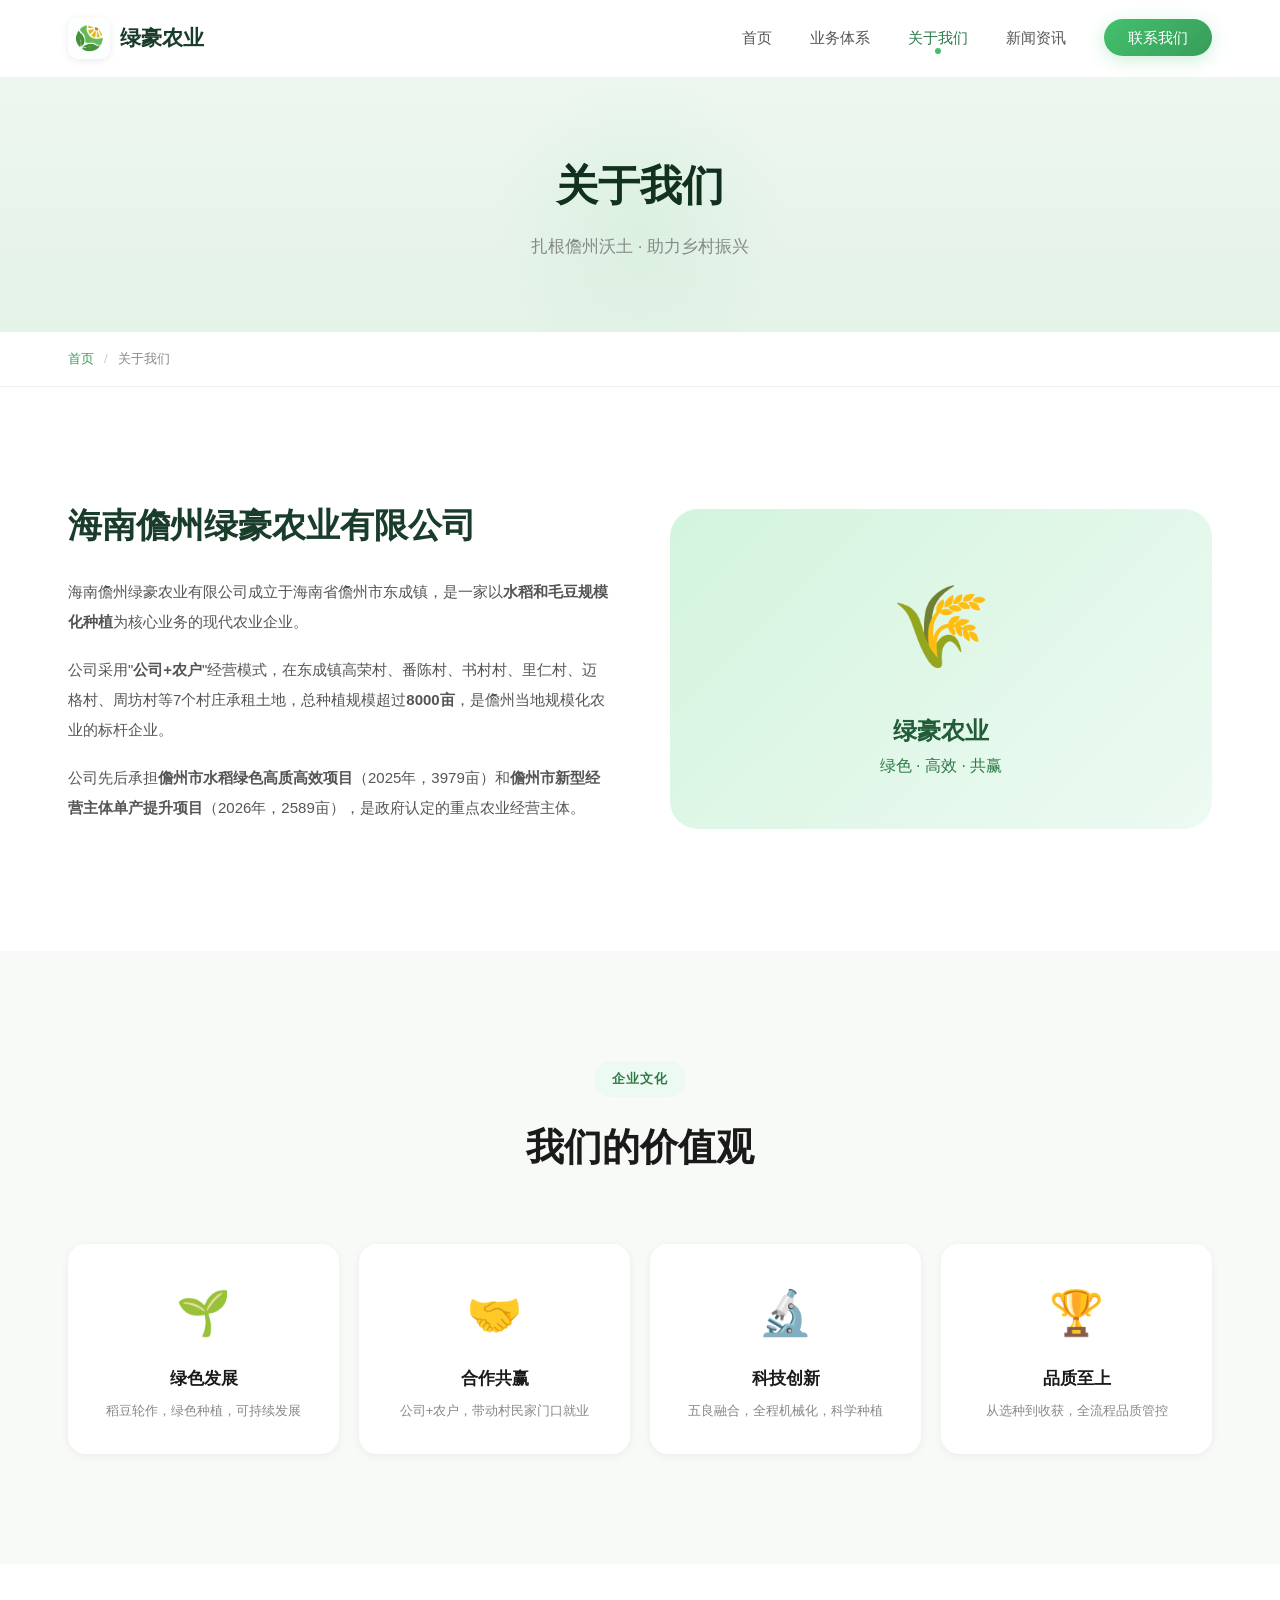
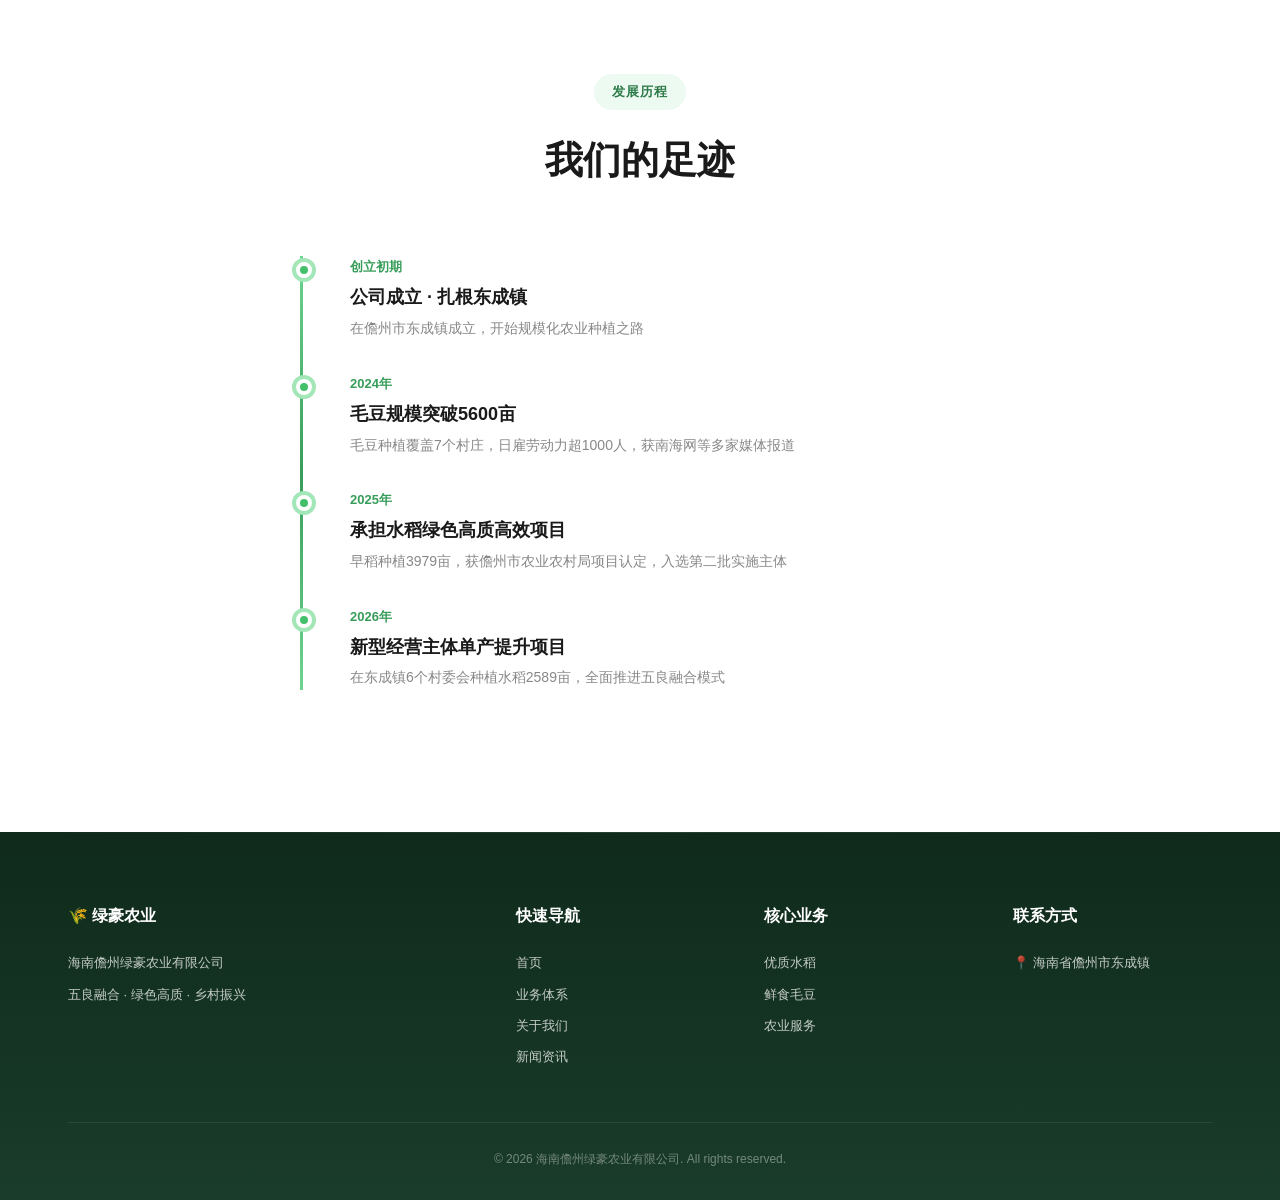
==== commit 141c0bc6: "🏷️ 替换彩色稿商标 + 新增特优458品种 + 更新2025台账数据" ====
--- a/about.html
+++ b/about.html
@@ -11,7 +11,7 @@
 <nav class="navbar" id="navbar">
   <div class="container">
     <a href="index.html" class="nav-logo">
-      <div class="logo-icon">🌾</div>
+      <img src="images/logo.jpg" alt="绿豪农业" class="logo-img">
       <span>绿豪农业</span>
     </a>
     <ul class="nav-links" id="navLinks">
--- a/css/style.css
+++ b/css/style.css
@@ -60,6 +60,7 @@
 .nav-logo{display:flex;align-items:center;gap:10px;font-size:21px;font-weight:700;color:var(--green-900);font-family:var(--font-display);transition:transform .3s}
 .nav-logo:hover{transform:scale(1.03)}
 .nav-logo .logo-icon{width:42px;height:42px;background:linear-gradient(135deg,var(--green-500),var(--green-700));border-radius:12px;display:flex;align-items:center;justify-content:center;color:#fff;font-size:21px;box-shadow:0 4px 16px rgba(68,192,109,.3)}
+.nav-logo .logo-img{width:42px;height:42px;border-radius:10px;object-fit:contain;box-shadow:0 2px 8px rgba(0,0,0,.08)}
 .nav-links{display:flex;align-items:center;gap:38px}
 .nav-links a{font-size:15px;color:var(--text-secondary);font-weight:500;transition:color .25s;position:relative}
 .nav-links a:hover,.nav-links a.active{color:var(--green-700)}
@@ -69,10 +70,164 @@
 .nav-toggle{display:none;flex-direction:column;gap:5px;cursor:pointer;padding:4px;z-index:1001}
 .nav-toggle span{width:26px;height:2px;background:var(--green-900);border-radius:2px;transition:all .3s}
 
+/* Rice field stripe pattern */
+.bg-rice-stripes {
+  background-color: #e8f0e0;
+  background-image:
+    repeating-linear-gradient(0deg, transparent, transparent 8px, rgba(139,195,120,0.15) 8px, rgba(139,195,120,0.15) 9px),
+    repeating-linear-gradient(90deg, transparent, transparent 40px, rgba(120,180,100,0.06) 40px, rgba(120,180,100,0.06) 41px);
+}
+
+/* Section wave divider */
+.section-wave {
+  position: absolute; left: 0; right: 0; z-index: 1; pointer-events: none;
+  line-height: 0;
+}
+.section-wave.top { top: -2px; }
+.section-wave.bottom { bottom: -2px; }
+.section-wave svg { width: 100%; height: 60px; display: block; }
+@media(max-width:768px){ .section-wave svg { height: 30px; } }
+
+/* ===== Hero New: Full CSS Landscape ===== */
+.hero-new{position:relative;min-height:100vh;overflow:hidden;display:flex;align-items:center}
+/* Sky */
+.hero-sky{position:absolute;inset:0;
+  background:linear-gradient(180deg,#7eb8e0 0%,#a8d4f0 15%,#c8e4f8 30%,#dceef8 45%,#ecf4f6 60%,#f8f4ec 80%,#f0ecd8 100%);
+  z-index:0}
+/* Sun */
+.hero-sun{position:absolute;top:8%;right:12%;width:220px;height:220px;border-radius:50%;z-index:1;pointer-events:none;
+  background:radial-gradient(circle,rgba(255,248,220,.9) 0%,rgba(255,240,200,.5) 30%,rgba(255,220,150,.15) 60%,transparent 70%);
+  box-shadow:0 0 100px rgba(255,240,200,.4),0 0 300px rgba(255,220,150,.15);
+  animation:sunPulse 4s ease-in-out infinite}
+@keyframes sunPulse{0%,100%{box-shadow:0 0 100px rgba(255,240,200,.4),0 0 300px rgba(255,220,150,.15)}50%{box-shadow:0 0 140px rgba(255,240,200,.55),0 0 360px rgba(255,220,150,.25)}}
+/* Mountains */
+.hero-mountains{position:absolute;bottom:30%;left:0;right:0;height:40%;z-index:2;pointer-events:none;
+  background:
+    /* 远山轮廓 */
+    linear-gradient(178deg,transparent 0%,#b8d0a0 8%,#a0c088 12%,#90b878 15%,#88b070 18%,transparent 22%),
+    linear-gradient(175deg,transparent 0%,transparent 5%,#c0d8b0 10%,#a8c898 14%,#98c088 17%,transparent 20%),
+    /* 中景 */
+    linear-gradient(176deg,transparent 12%,#b0c898 16%,#a0c088 20%,#90b878 24%,transparent 28%),
+    linear-gradient(177deg,transparent 8%,#c8dcb8 13%,#b8d0a8 17%,#a8c898 21%,transparent 25%);
+  opacity:.85}
+/* Rice fields */
+.hero-fields{position:absolute;bottom:0;left:0;right:0;height:35%;z-index:3;pointer-events:none;
+  background:
+    /* 横向田埂 */
+    repeating-linear-gradient(0deg,transparent,transparent 18px,rgba(80,120,50,.18) 18px,rgba(80,120,50,.18) 19px),
+    /* 纵向分割 */
+    repeating-linear-gradient(90deg,transparent,transparent 80px,rgba(80,120,50,.08) 80px,rgba(80,120,50,.08) 81px),
+    /* 稻田颜色 */
+    linear-gradient(0deg,#5a8a30 0%,#6a9a38 15%,#78a848 30%,#90b860 50%,#a8c878 70%,#b8d090 85%,#c8e0a0 100%)}
+
+/* Hero content overlay */
+.hero-content{position:relative;z-index:10;width:100%;padding:180px 0 100px}
+.hero-text-new{max-width:660px}
+.hero-badge{display:inline-block;padding:8px 18px;background:rgba(255,255,255,.85);backdrop-filter:blur(8px);border-radius:24px;font-size:14px;font-weight:600;color:var(--green-700);margin-bottom:20px;box-shadow:0 2px 12px rgba(0,0,0,.06)}
+.hero-text-new h1{font-size:clamp(36px,6vw,64px);font-weight:800;line-height:1.15;color:var(--green-950);margin-bottom:20px}
+.hero-text-new h1 span{display:block;background:linear-gradient(135deg,var(--green-600),#3a8a20);-webkit-background-clip:text;-webkit-text-fill-color:transparent;background-clip:text}
+.hero-text-new>p{font-size:clamp(15px,2vw,18px);color:var(--text-secondary);margin-bottom:32px;line-height:1.8;max-width:480px}
+/* Hero number row */
+.hero-nums{display:flex;gap:32px;margin-bottom:32px;flex-wrap:wrap}
+.hn{text-align:center}
+.hn span{font-size:clamp(28px,4vw,42px);font-weight:800;color:var(--green-700);font-family:var(--font-display)}
+.hn em{font-style:normal;font-size:16px;color:var(--green-600);font-weight:600}
+.hn small{display:block;font-size:12px;color:var(--text-light);margin-top:2px}
+.btn-lg{padding:18px 38px;font-size:17px}
+
+/* ===== Business cards ===== */
+.business-grid{display:grid;grid-template-columns:repeat(3,1fr);gap:28px}
+.biz-card{background:#fff;border-radius:var(--radius-lg);overflow:hidden;box-shadow:var(--shadow-sm);transition:all .45s;display:flex;flex-direction:column}
+.biz-card:hover{transform:translateY(-6px);box-shadow:var(--shadow-lg)}
+.biz-img{height:200px;position:relative;overflow:hidden}
+.biz-emoji{position:absolute;inset:0;display:flex;align-items:center;justify-content:center;font-size:56px;z-index:2;text-shadow:0 2px 8px rgba(0,0,0,.15);transition:transform .5s}
+.biz-card:hover .biz-emoji{transform:scale(1.15)}
+.biz-info{padding:24px;flex:1;display:flex;flex-direction:column}
+.biz-info h3{font-size:20px;font-weight:600;margin-bottom:10px}
+.biz-info p{font-size:14px;color:var(--text-light);line-height:1.7;flex:1;margin-bottom:12px}
+.biz-link{font-size:14px;color:var(--green-600);font-weight:600;margin-top:auto}
+.biz-link:hover{color:var(--green-700)}
+
+/* ===== Stats big ===== */
+.stats-bar{padding:60px 0}
+.stat-big{text-align:center;transition:transform .4s}
+.stat-big:hover{transform:translateY(-4px)}
+.stat-big .stat-icon{font-size:32px;display:block;margin-bottom:8px}
+.stat-big .stat-num{font-size:48px;font-weight:800;color:var(--green-400);font-family:var(--font-display);line-height:1.2}
+.stat-big .stat-label{color:rgba(255,255,255,.65);font-size:14px;margin-top:4px;letter-spacing:1px}
+
+/* ===== Variety cards ===== */
+.variety-grid{display:grid;grid-template-columns:repeat(4,1fr);gap:20px}
+.variety-card{background:#fff;border-radius:var(--radius-md);overflow:hidden;box-shadow:var(--shadow-sm);cursor:pointer;transition:all .4s}
+.variety-card:hover{transform:translateY(-6px);box-shadow:var(--shadow-lg)}
+.vc-img{height:180px;position:relative;overflow:hidden}
+.vc-tag{position:absolute;top:10px;left:10px;z-index:3;background:rgba(255,255,255,.9);padding:4px 10px;border-radius:12px;font-size:11px;font-weight:600;color:var(--green-800);backdrop-filter:blur(4px)}
+.vc-emoji{position:absolute;inset:0;display:flex;align-items:center;justify-content:center;font-size:52px;z-index:2;transition:transform .4s}
+.variety-card:hover .vc-emoji{transform:scale(1.15)}
+.vc-info{padding:16px;text-align:center}
+.vc-info h3{font-size:17px;font-weight:600;margin-bottom:4px}
+.vc-info p{font-size:12px;color:var(--text-light)}
+
+/* ===== About visual ===== */
+.about-visual{display:flex;flex-direction:column;gap:16px}
+.about-img{width:100%;height:280px;border-radius:var(--radius-lg);overflow:hidden}
+.about-values{display:grid;grid-template-columns:1fr 1fr;gap:12px}
+.av{background:rgba(255,255,255,.7);backdrop-filter:blur(8px);padding:12px 16px;border-radius:10px;font-size:14px;font-weight:600;display:flex;align-items:center;gap:8px;border:1px solid rgba(0,0,0,.04)}
+.av span{font-size:20px}
+.timeline-inline{display:flex;flex-wrap:wrap;gap:10px;margin:20px 0}
+.ti{padding:6px 14px;background:var(--green-100);border-radius:20px;font-size:13px;color:var(--green-800)}
+.view-all{display:inline-block;font-size:14px;color:var(--green-600);font-weight:600;margin-top:6px}
+.view-all:hover{text-decoration:underline}
+
+/* ===== Backgrounds light ===== */
+.bg-light{background:var(--bg-light)}
+
+/* ===== Responsive ===== */
+@media(max-width:1024px){
+  .business-grid{grid-template-columns:1fr}
+  .variety-grid{grid-template-columns:repeat(2,1fr)}
+  .about-grid{grid-template-columns:1fr}
+}
+@media(max-width:768px){
+  .hero-sun{width:120px;height:120px;top:5%;right:5%}
+  .hero-mountains{bottom:25%;height:30%}
+  .hero-fields{height:28%}
+  .hero-nums{gap:20px}
+  .hn span{font-size:32px}
+  .variety-grid{grid-template-columns:1fr 1fr}
+  .about-visual{order:-1}
+}
+@media(max-width:480px){
+  .hero-content{padding:140px 0 60px}
+  .hero-nums{justify-content:center}
+  .variety-grid{grid-template-columns:1fr}
+  .about-values{grid-template-columns:1fr 1fr}
+}
+
 /* ===== Hero ===== */
-.hero{min-height:100vh;display:flex;align-items:center;position:relative;overflow:hidden;background:linear-gradient(180deg,#f0f8f2 0%,#e4f2e8 30%,#d0e8d4 65%,#f7f3eb 100%)}
-.hero::before{content:'';position:absolute;top:-60%;right:-20%;width:80%;height:220%;background:radial-gradient(ellipse at 60% 40%,rgba(68,192,109,.1) 0%,transparent 60%);pointer-events:none}
-.hero::after{content:'';position:absolute;bottom:-30%;left:-10%;width:60%;height:160%;background:radial-gradient(ellipse at 30% 60%,rgba(212,152,43,.06) 0%,transparent 60%);pointer-events:none}
+.hero{
+  min-height:100vh;display:flex;align-items:center;position:relative;overflow:hidden;
+  background:
+    /* 天空渐变 */
+    linear-gradient(180deg, #e8f2f8 0%, #f0f6ec 30%, #e6f0dc 55%, #dce8cc 75%, #f5f0e5 100%);
+}
+/* 稻田条纹纹理 */
+.hero::before{
+  content:'';position:absolute;bottom:0;left:0;right:0;height:55%;z-index:0;pointer-events:none;
+  background:
+    /* 田埂横线 */
+    repeating-linear-gradient(0deg, transparent, transparent 14px, rgba(100,140,70,0.12) 14px, rgba(100,140,70,0.12) 15px),
+    /* 田埂竖线 */
+    repeating-linear-gradient(90deg, transparent, transparent 60px, rgba(100,140,70,0.06) 60px, rgba(100,140,70,0.06) 61px),
+    /* 稻田绿色渐变 */
+    linear-gradient(0deg, rgba(120,180,80,0.2) 0%, rgba(160,210,120,0.1) 40%, transparent 100%);
+}
+/* 阳光光晕 */
+.hero::after{
+  content:'';position:absolute;top:8%;right:10%;width:500px;height:500px;z-index:0;pointer-events:none;
+  background:radial-gradient(circle, rgba(255,240,200,0.25) 0%, rgba(255,220,150,0.08) 40%, transparent 70%);
+  border-radius:50%;
+}
 .hero .container{display:grid;grid-template-columns:1fr 1fr;gap:60px;align-items:center;padding-top:76px;position:relative;z-index:1}
 .hero-text h1{font-size:56px;font-weight:800;line-height:1.15;color:var(--green-950);font-family:var(--font-display);margin-bottom:24px}
 .hero-text h1 span{background:linear-gradient(135deg,var(--green-600),var(--green-500));-webkit-background-clip:text;-webkit-text-fill-color:transparent;background-clip:text}
@@ -111,6 +266,23 @@
 
 /* ===== Section Common ===== */
 .section{padding:110px 0;position:relative;z-index:1}
+.section.has-wave{overflow:visible}
+/* Wave dividers between sections */
+.wave-divider{position:relative;height:60px;overflow:hidden;z-index:2;margin-top:-1px}
+.wave-divider.flip{transform:rotate(180deg);margin-top:0;margin-bottom:-1px}
+.wave-divider svg{position:absolute;bottom:0;width:100%;height:100%}
+@media(max-width:768px){.wave-divider{height:30px}}
+/* Section bg with rice texture */
+.section.bg-farm{
+  background-color:var(--bg-light);
+  background-image:
+    radial-gradient(circle at 10% 20%, rgba(139,195,120,0.08) 0%, transparent 50%),
+    radial-gradient(circle at 90% 80%, rgba(212,152,43,0.06) 0%, transparent 50%);
+}
+.section.bg-dark{
+  background:linear-gradient(135deg,var(--green-950),#1a3320);
+  color:#fff;
+}
 .section-header{text-align:center;margin-bottom:64px}
 .section-header .tag{display:inline-block;padding:7px 18px;background:var(--green-100);color:var(--green-700);border-radius:20px;font-size:13px;font-weight:600;margin-bottom:18px;letter-spacing:1px}
 .section-header h2{font-size:38px;font-weight:700;color:var(--text-primary);margin-bottom:14px;font-family:var(--font-display)}
@@ -150,8 +322,58 @@
 .product-card .img{height:220px;position:relative;overflow:hidden}
 .product-card .img .bg{position:absolute;inset:0;transition:transform .6s}
 .product-card:hover .img .bg{transform:scale(1.08)}
-.product-card .img .emoji{position:absolute;inset:0;display:flex;align-items:center;justify-content:center;font-size:72px;transition:transform .5s}
+.product-card .img .emoji{position:absolute;inset:0;display:flex;align-items:center;justify-content:center;font-size:60px;transition:transform .5s;z-index:2;text-shadow:0 2px 8px rgba(0,0,0,.15)}
 .product-card:hover .img .emoji{transform:scale(1.15)}
+/* Card landscape backgrounds — CSS painted */
+.card-bg-rice{
+  background:
+    /* sky */
+    linear-gradient(180deg, #c9e4f7 0%, #dceef8 25%, transparent 35%),
+    /* mountains */
+    linear-gradient(175deg, transparent 30%, #c8dcc0 32%, #b5cda8 38%, #a3bf90 45%, #90b078 55%),
+    /* rice field stripes */
+    repeating-linear-gradient(0deg, transparent, transparent 3px, rgba(100,140,60,.15) 3px, rgba(100,140,60,.15) 4px),
+    /* field base */
+    linear-gradient(180deg, #b5d090 40%, #8db860 70%, #7aad48 100%);
+}
+.card-bg-soybean{
+  background:
+    linear-gradient(180deg, #d4e8f5 0%, #e8f0f4 20%, transparent 30%),
+    linear-gradient(175deg, transparent 28%, #d8c8a0 30%, #c8b878 38%, #b8a860 50%, #a89848 65%),
+    repeating-linear-gradient(45deg, transparent, transparent 8px, rgba(139,120,60,.12) 8px, rgba(139,120,60,.12) 9px),
+    linear-gradient(180deg, #c8b870 40%, #a89040 75%, #988030 100%);
+}
+.card-bg-machine{
+  background:
+    linear-gradient(180deg, #b8d8f0 0%, #d0e4f4 25%, transparent 35%),
+    linear-gradient(175deg, transparent 30%, #a8c898 32%, #98b880 40%, #88a870 50%),
+    linear-gradient(180deg, #a0c080 40%, #80a058 70%, #609040 100%),
+    repeating-linear-gradient(90deg, transparent, transparent 30px, rgba(100,130,60,.1) 30px, rgba(100,130,60,.1) 31px);
+}
+.card-bg-village{
+  background:
+    linear-gradient(180deg, #e0d8c0 0%, #d8d0b4 15%, #d0c8a8 25%, transparent 30%),
+    linear-gradient(175deg, transparent 28%, #a0c090 30%, #90b878 40%, #80a868 55%),
+    repeating-linear-gradient(0deg, transparent, transparent 5px, rgba(100,130,60,.1) 5px, rgba(100,130,60,.1) 6px),
+    linear-gradient(180deg, #a0c080 40%, #78a050 70%, #609038 100%);
+}
+/* News card backgrounds */
+.card-bg-news1{background:linear-gradient(180deg,#e0ecd8 0%,#c8dcc0 40%,#b0d0a0 100%);}
+.card-bg-news2{background:linear-gradient(180deg,#f5ecd8 0%,#f0e0c0 40%,#e8d0a0 100%);}
+.card-bg-news3{background:linear-gradient(180deg,#f8e4e0 0%,#f4d8d0 40%,#f0c8c0 100%);}
+.card-bg-news4{background:linear-gradient(180deg,#dce8f4 0%,#d0ddf0 40%,#c0d0e8 100%);}
+.card-bg-news5{background:linear-gradient(180deg,#e4f0dc 0%,#d4e8c8 40%,#c4e0b4 100%);}
+.card-bg-news6{background:linear-gradient(180deg,#faf0e0 0%,#f8e8d0 40%,#f4dcc0 100%);}
+/* Landscape accent dots */
+.card-bg-rice::after, .card-bg-soybean::after, .card-bg-machine::after, .card-bg-village::after{
+  content:'';position:absolute;inset:0;
+  background:
+    radial-gradient(circle at 20% 70%, rgba(255,255,255,.12) 0%, transparent 8%),
+    radial-gradient(circle at 45% 55%, rgba(255,255,255,.08) 0%, transparent 5%),
+    radial-gradient(circle at 75% 75%, rgba(255,255,255,.1) 0%, transparent 6%),
+    radial-gradient(circle at 60% 85%, rgba(255,255,255,.06) 0%, transparent 4%);
+  pointer-events:none;
+}
 .product-card .info{padding:22px}
 .product-card .info h3{font-size:18px;font-weight:600;margin-bottom:6px}
 .product-card .info p{font-size:13px;color:var(--text-light);line-height:1.6}
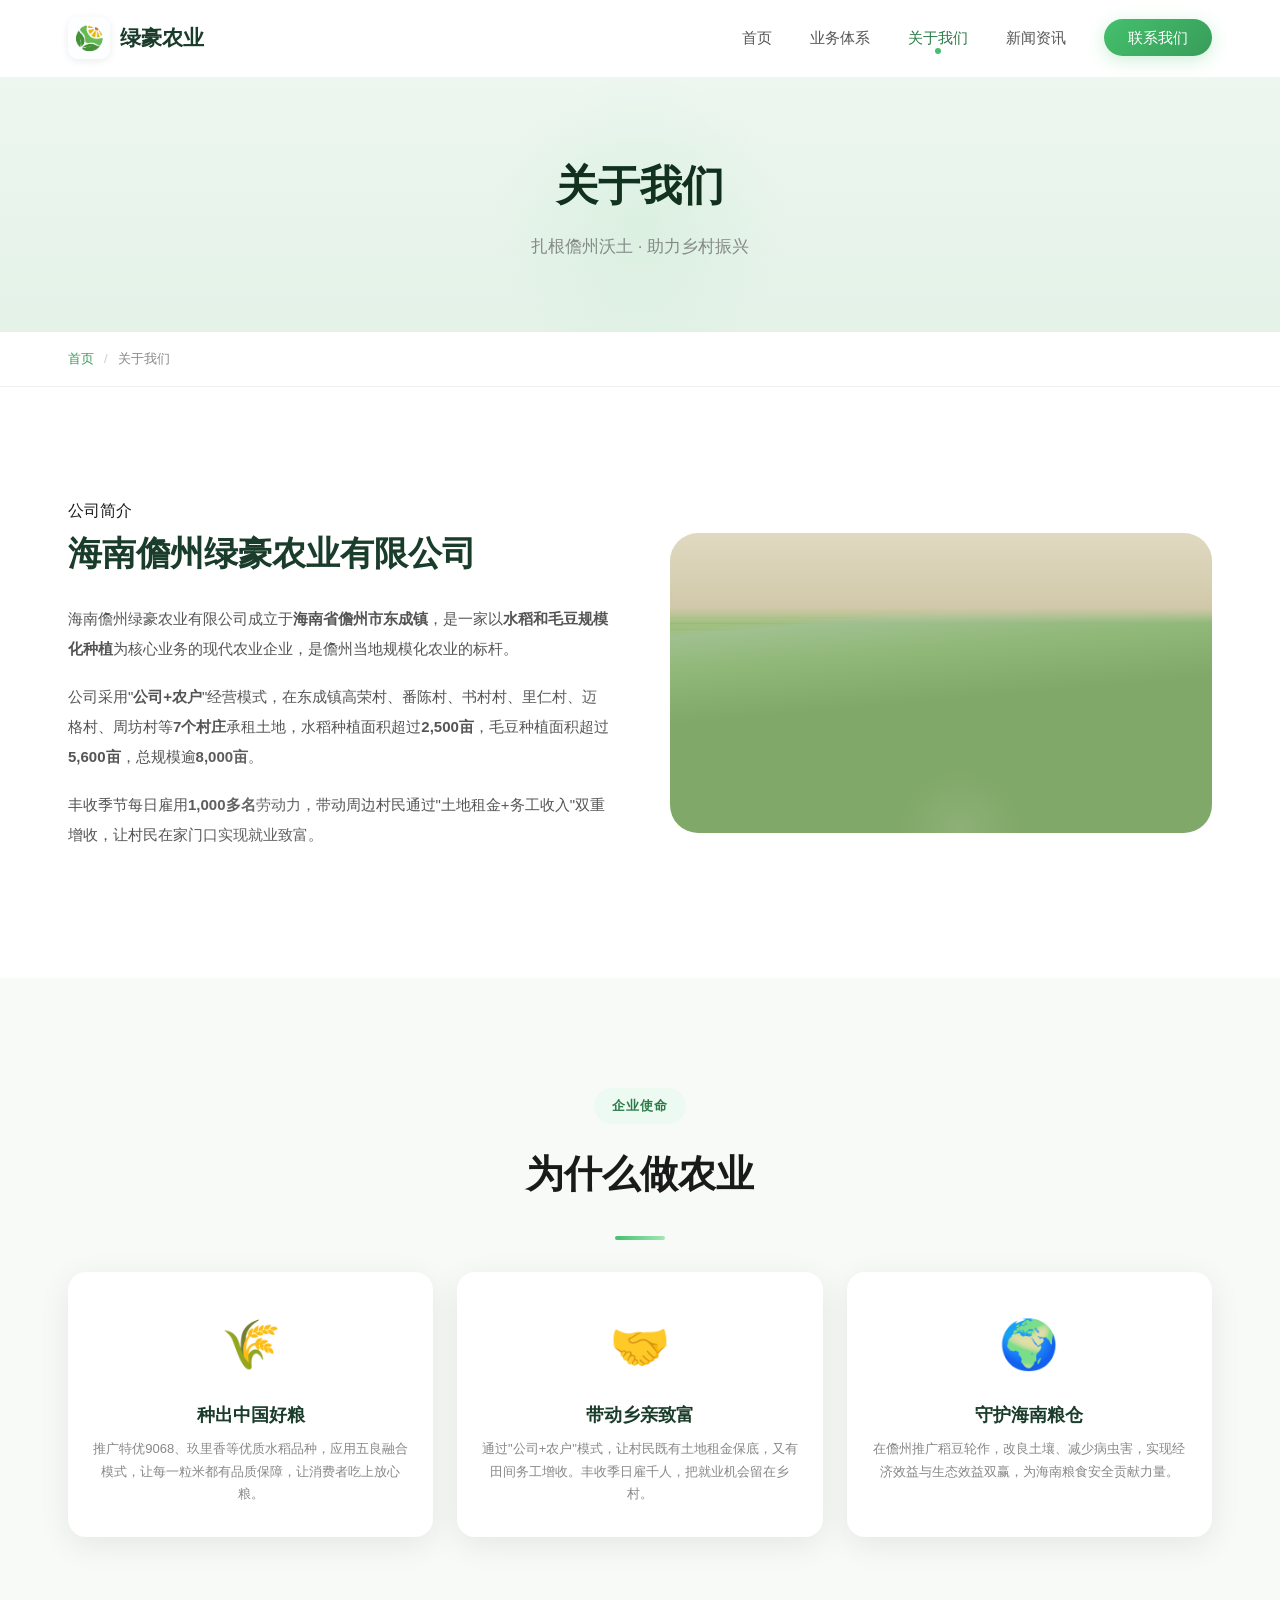
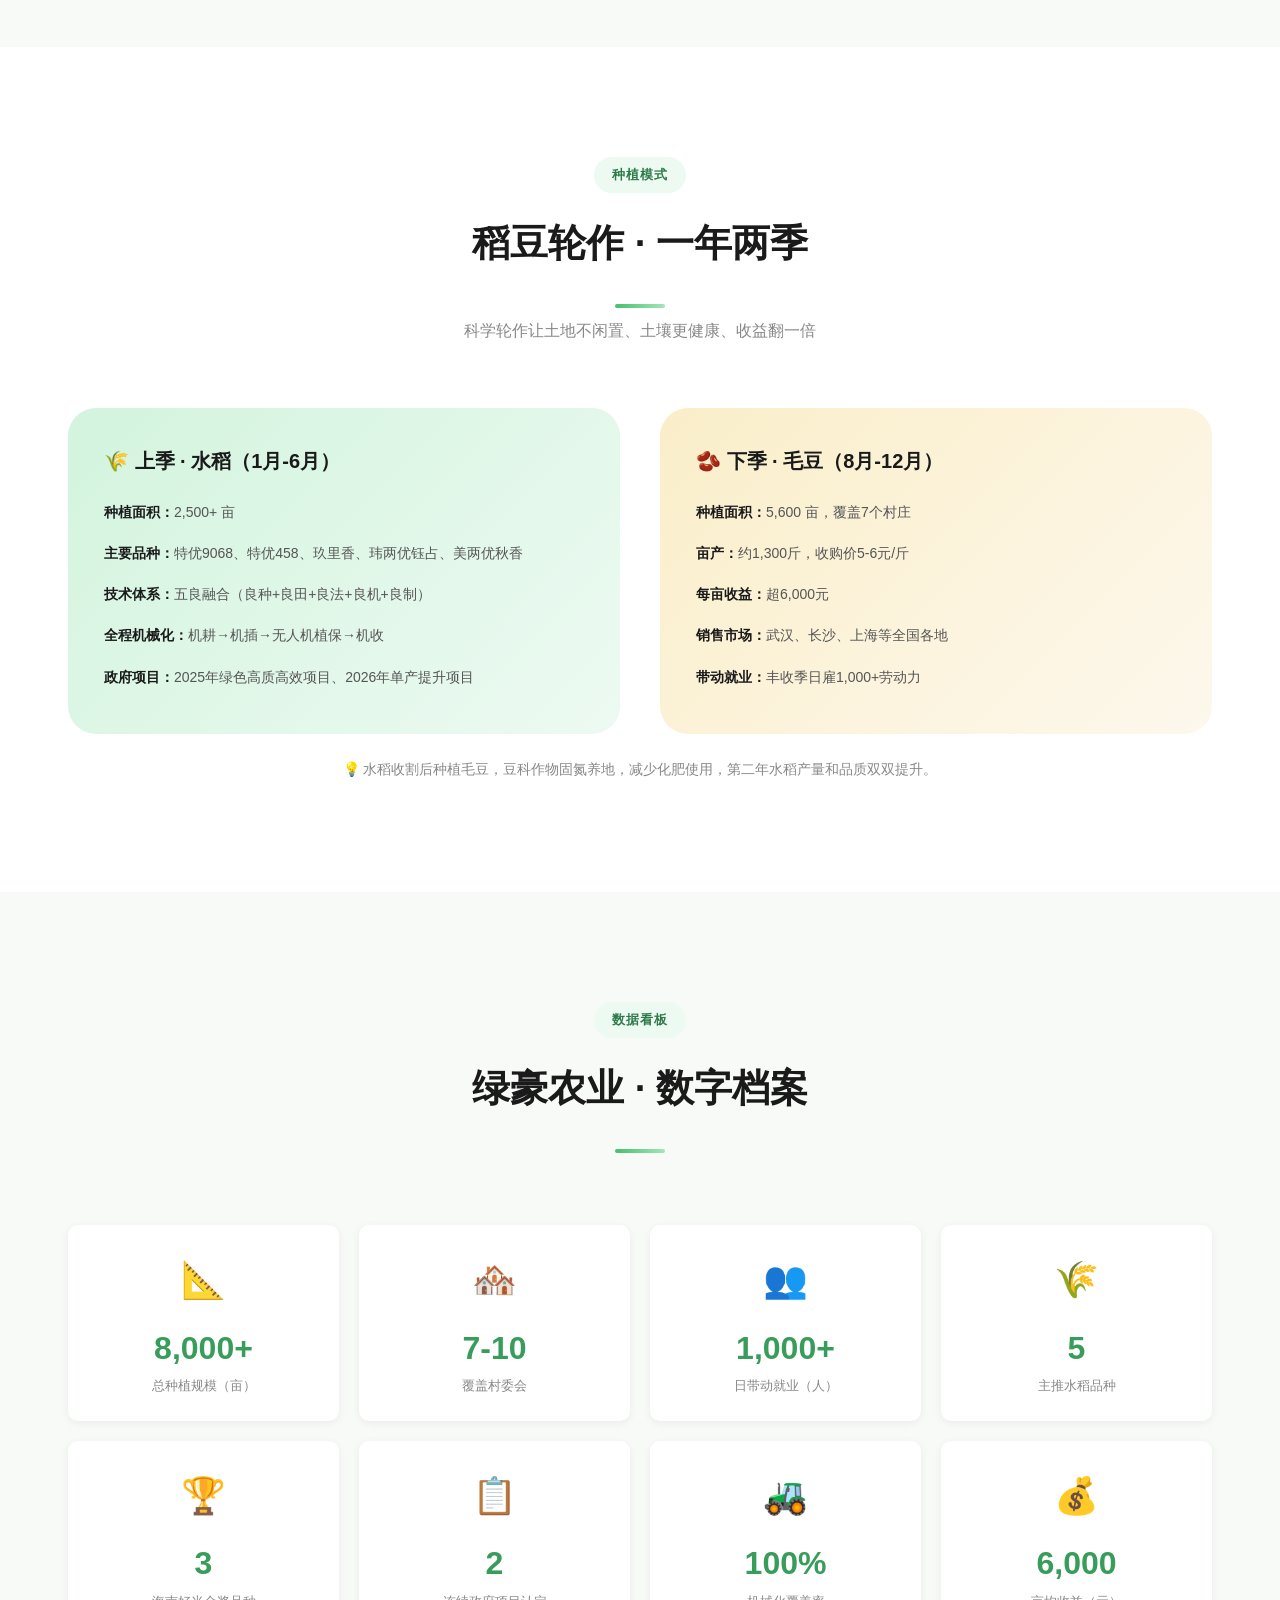
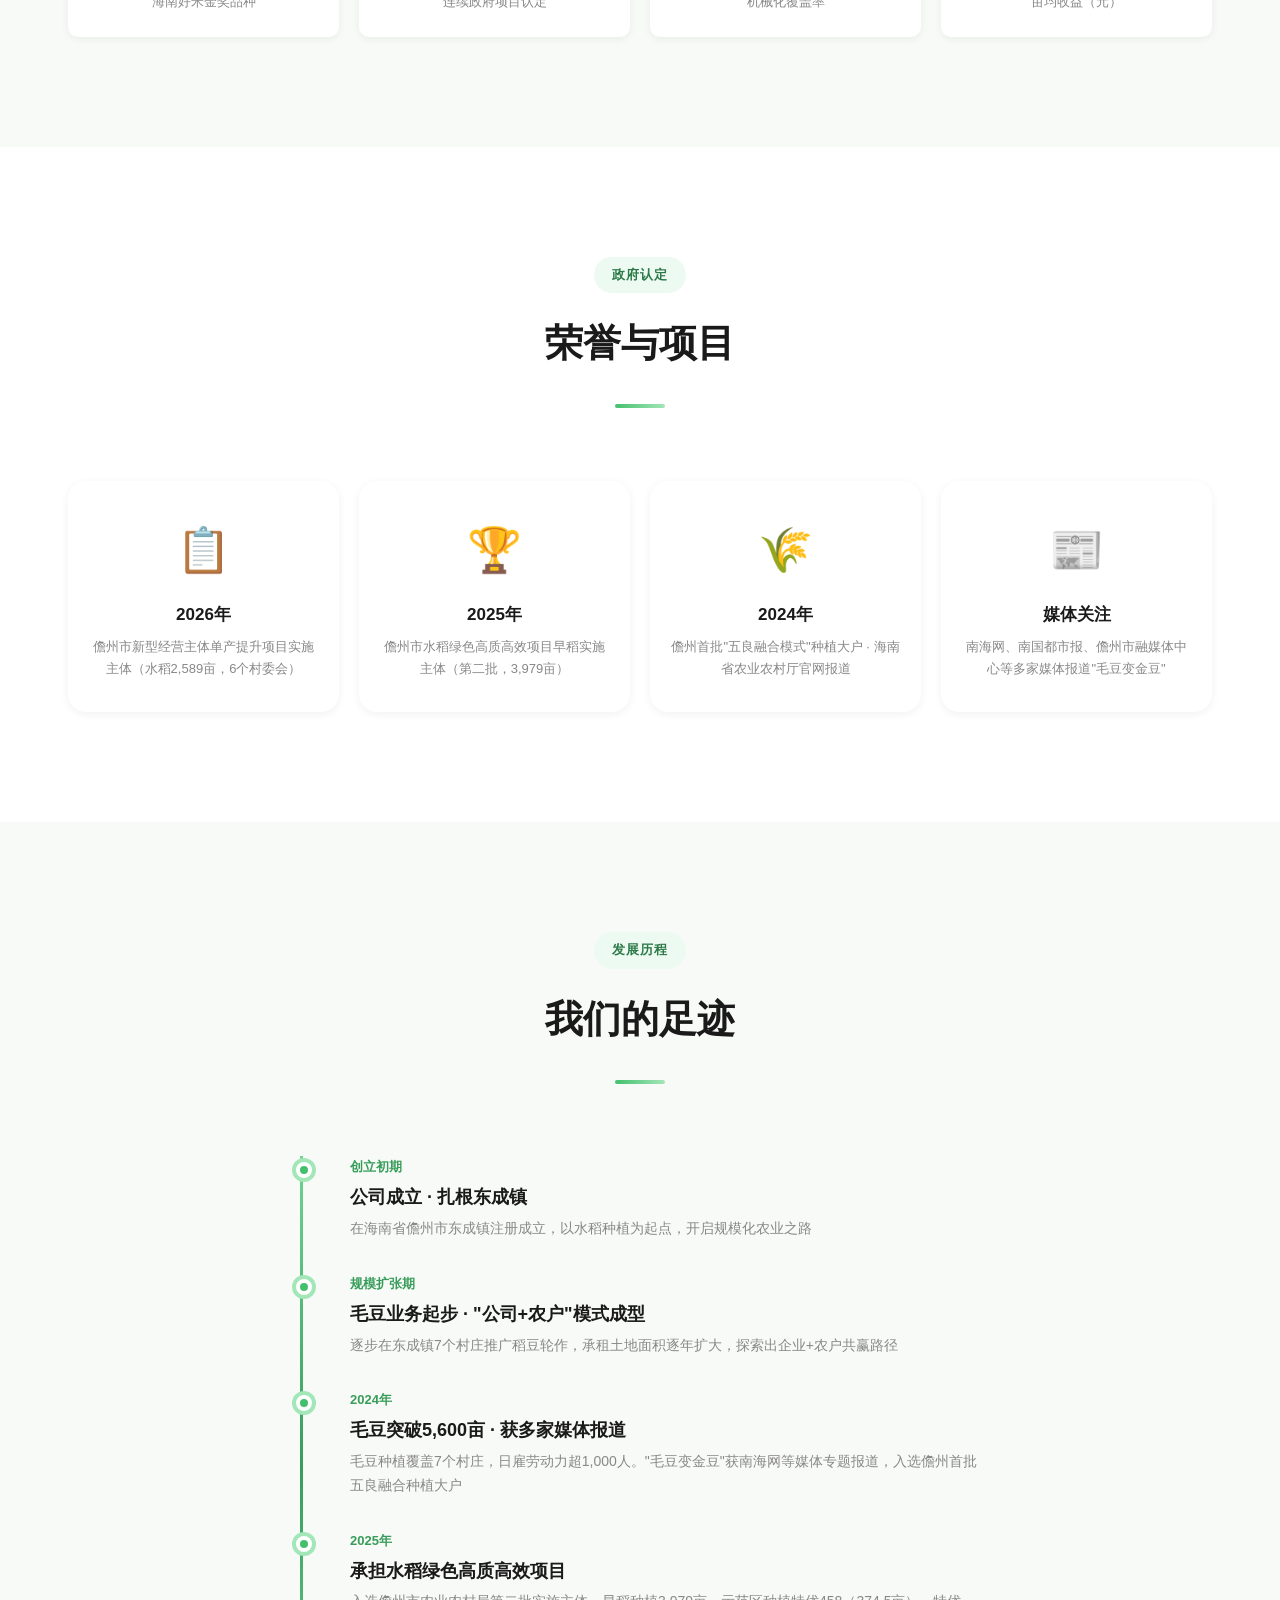
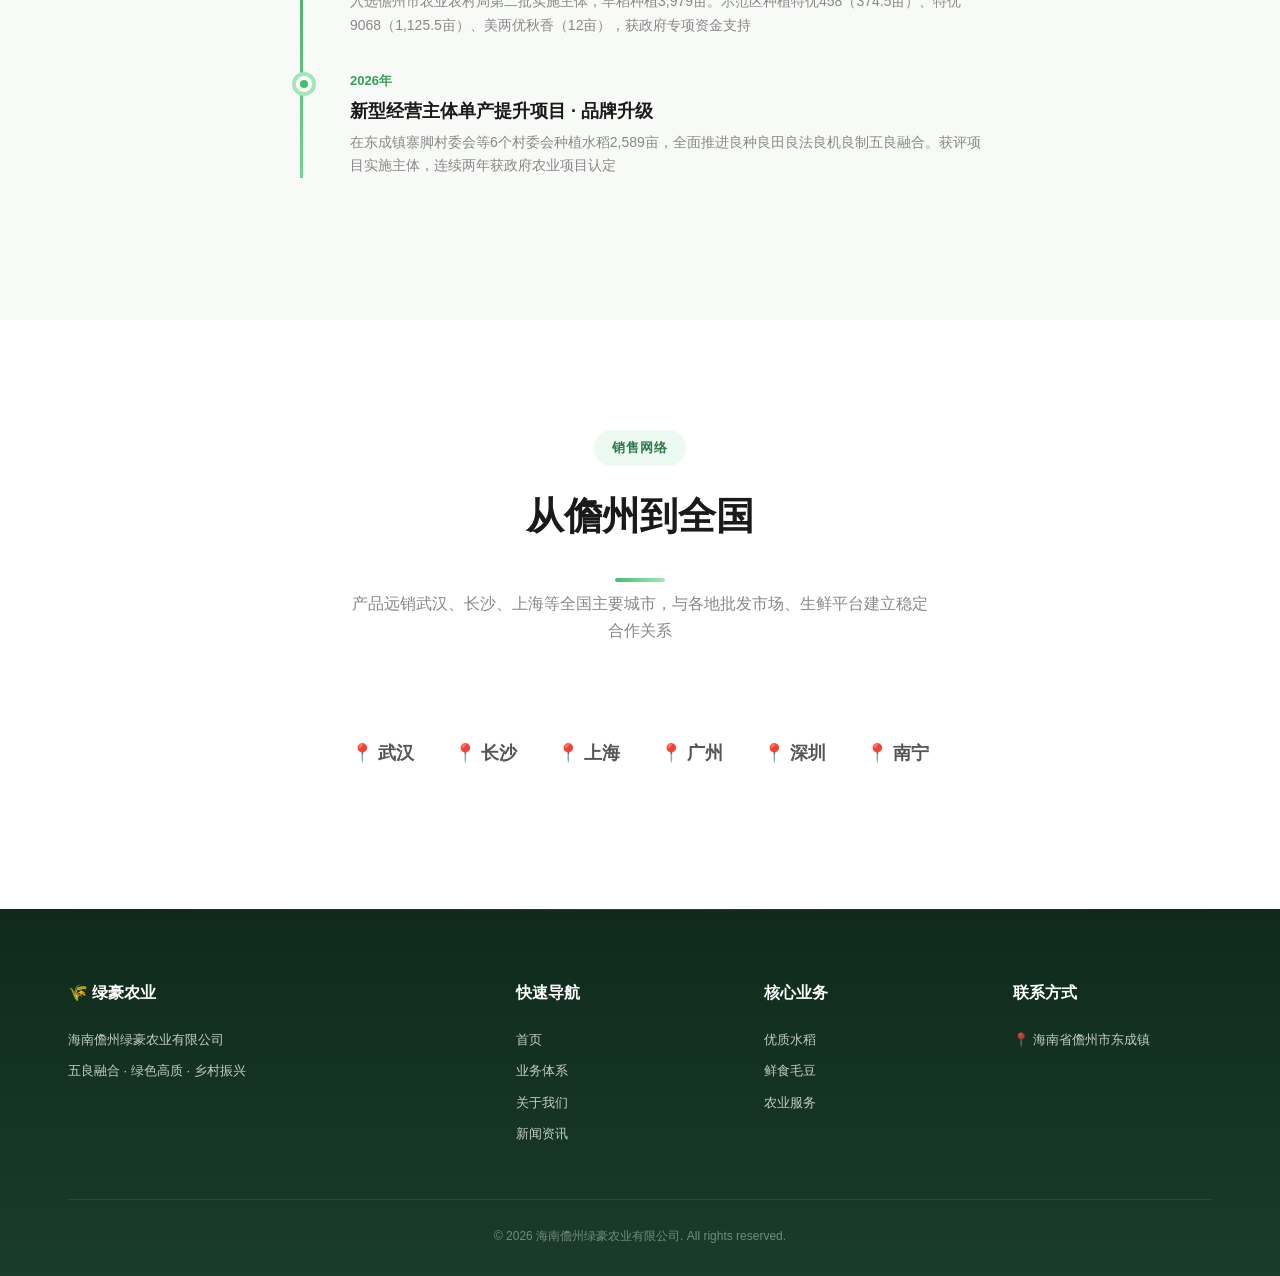
==== commit f398520d: "📄 关于我们大改版：企业使命+稻豆轮作详解+数字档案+政府认定+销售网络" ====
--- a/about.html
+++ b/about.html
@@ -5,6 +5,31 @@
 <meta name="viewport" content="width=device-width,initial-scale=1.0,maximum-scale=1.0,user-scalable=no">
 <title>关于我们 — 海南儋州绿豪农业有限公司</title>
 <link rel="stylesheet" href="css/style.css">
+<style>
+.about-banner{background:linear-gradient(135deg,var(--green-950),#1a3320);color:#fff;padding:60px 0;text-align:center}
+.about-banner h2{font-size:32px;margin-bottom:12px}
+.about-banner p{color:rgba(255,255,255,.65);max-width:600px;margin:0 auto;font-size:15px;line-height:1.8}
+.mission-grid{display:grid;grid-template-columns:repeat(3,1fr);gap:24px;margin-top:-40px;position:relative;z-index:2}
+.mission-card{background:#fff;border-radius:var(--radius-md);padding:32px 24px;text-align:center;box-shadow:var(--shadow-md)}
+.mission-card .micon{font-size:48px;margin-bottom:14px}
+.mission-card h3{font-size:18px;font-weight:700;margin-bottom:8px;color:var(--green-900)}
+.mission-card p{font-size:13px;color:var(--text-light);line-height:1.7}
+.rotation-diagram{display:grid;grid-template-columns:1fr 1fr;gap:40px;align-items:center}
+.rotation-box{border-radius:var(--radius-lg);overflow:hidden;padding:36px}
+.rotation-box.spring{background:linear-gradient(135deg,var(--green-200),var(--green-100))}
+.rotation-box.autumn{background:linear-gradient(135deg,var(--gold-200),var(--gold-100))}
+.rotation-box h3{font-size:20px;margin-bottom:14px}
+.rotation-box ul li{padding:8px 0;font-size:14px;line-height:1.8;color:var(--text-secondary)}
+.rotation-box ul li b{color:var(--text-primary)}
+.highlight-grid{display:grid;grid-template-columns:repeat(4,1fr);gap:20px}
+.highlight-item{text-align:center;padding:24px 16px;background:#fff;border-radius:var(--radius-sm);box-shadow:var(--shadow-sm);transition:transform .3s}
+.highlight-item:hover{transform:translateY(-4px);box-shadow:var(--shadow-md)}
+.highlight-item .hi-icon{font-size:36px;margin-bottom:10px}
+.highlight-item .hi-num{font-size:32px;font-weight:800;color:var(--green-600);font-family:var(--font-display)}
+.highlight-item .hi-label{font-size:13px;color:var(--text-light)}
+@media(max-width:768px){.mission-grid,.highlight-grid{grid-template-columns:1fr 1fr}.rotation-diagram{grid-template-columns:1fr}}
+@media(max-width:480px){.mission-grid,.highlight-grid{grid-template-columns:1fr}}
+</style>
 </head>
 <body>
 
@@ -41,80 +66,185 @@
   <div class="container">
     <div class="about-grid">
       <div class="about-text">
+        <span class="tag">公司简介</span>
         <h2>海南儋州绿豪农业有限公司</h2>
-        <p>海南儋州绿豪农业有限公司成立于海南省儋州市东成镇，是一家以<b>水稻和毛豆规模化种植</b>为核心业务的现代农业企业。</p>
-        <p>公司采用"<b>公司+农户</b>"经营模式，在东成镇高荣村、番陈村、书村村、里仁村、迈格村、周坊村等7个村庄承租土地，总种植规模超过<b>8000亩</b>，是儋州当地规模化农业的标杆企业。</p>
-        <p>公司先后承担<b>儋州市水稻绿色高质高效项目</b>（2025年，3979亩）和<b>儋州市新型经营主体单产提升项目</b>（2026年，2589亩），是政府认定的重点农业经营主体。</p>
-      </div>
-      <div style="background:linear-gradient(135deg, var(--green-200), var(--green-100));border-radius:var(--radius-lg);padding:50px;text-align:center;">
-        <div style="font-size:80px;margin-bottom:16px;">🌾</div>
-        <div style="font-size:24px;font-weight:700;color:var(--green-800);">绿豪农业</div>
-        <div style="color:var(--green-700);">绿色 · 高效 · 共赢</div>
-      </div>
-    </div>
-  </div>
-</section>
-
-<!-- 企业文化 -->
-<section class="section" style="background:var(--bg-light);">
-  <div class="container">
-    <div class="section-header">
-      <span class="tag">企业文化</span>
-      <h2>我们的价值观</h2>
+        <p>海南儋州绿豪农业有限公司成立于<b>海南省儋州市东成镇</b>，是一家以<b>水稻和毛豆规模化种植</b>为核心业务的现代农业企业，是儋州当地规模化农业的标杆。</p>
+        <p>公司采用"<b>公司+农户</b>"经营模式，在东成镇高荣村、番陈村、书村村、里仁村、迈格村、周坊村等<b>7个村庄</b>承租土地，水稻种植面积超过<b>2,500亩</b>，毛豆种植面积超过<b>5,600亩</b>，总规模逾<b>8,000亩</b>。</p>
+        <p>丰收季节每日雇用<b>1,000多名</b>劳动力，带动周边村民通过"土地租金+务工收入"双重增收，让村民在家门口实现就业致富。</p>
+      </div>
+      <div class="about-visual">
+        <div class="about-img card-bg-village" style="height:300px"></div>
+      </div>
+    </div>
+  </div>
+</section>
+
+<!-- 三个使命 -->
+<section class="section bg-light">
+  <div class="container">
+    <div class="section-header">
+      <span class="tag">企业使命</span>
+      <h2>为什么做农业</h2>
+      <div class="title-accent"></div>
+    </div>
+    <div class="mission-grid">
+      <div class="mission-card">
+        <div class="micon">🌾</div>
+        <h3>种出中国好粮</h3>
+        <p>推广特优9068、玖里香等优质水稻品种，应用五良融合模式，让每一粒米都有品质保障，让消费者吃上放心粮。</p>
+      </div>
+      <div class="mission-card">
+        <div class="micon">🤝</div>
+        <h3>带动乡亲致富</h3>
+        <p>通过"公司+农户"模式，让村民既有土地租金保底，又有田间务工增收。丰收季日雇千人，把就业机会留在乡村。</p>
+      </div>
+      <div class="mission-card">
+        <div class="micon">🌍</div>
+        <h3>守护海南粮仓</h3>
+        <p>在儋州推广稻豆轮作，改良土壤、减少病虫害，实现经济效益与生态效益双赢，为海南粮食安全贡献力量。</p>
+      </div>
+    </div>
+  </div>
+</section>
+
+<!-- 稻豆轮作 -->
+<section class="section">
+  <div class="container">
+    <div class="section-header">
+      <span class="tag">种植模式</span>
+      <h2>稻豆轮作 · 一年两季</h2>
+      <div class="title-accent"></div>
+      <p>科学轮作让土地不闲置、土壤更健康、收益翻一倍</p>
+    </div>
+    <div class="rotation-diagram">
+      <div class="rotation-box spring">
+        <h3>🌾 上季 · 水稻（1月-6月）</h3>
+        <ul>
+          <li><b>种植面积：</b>2,500+ 亩</li>
+          <li><b>主要品种：</b>特优9068、特优458、玖里香、玮两优钰占、美两优秋香</li>
+          <li><b>技术体系：</b>五良融合（良种+良田+良法+良机+良制）</li>
+          <li><b>全程机械化：</b>机耕→机插→无人机植保→机收</li>
+          <li><b>政府项目：</b>2025年绿色高质高效项目、2026年单产提升项目</li>
+        </ul>
+      </div>
+      <div class="rotation-box autumn">
+        <h3>🫘 下季 · 毛豆（8月-12月）</h3>
+        <ul>
+          <li><b>种植面积：</b>5,600 亩，覆盖7个村庄</li>
+          <li><b>亩产：</b>约1,300斤，收购价5-6元/斤</li>
+          <li><b>每亩收益：</b>超6,000元</li>
+          <li><b>销售市场：</b>武汉、长沙、上海等全国各地</li>
+          <li><b>带动就业：</b>丰收季日雇1,000+劳动力</li>
+        </ul>
+      </div>
+    </div>
+    <p style="text-align:center;margin-top:24px;color:var(--text-light);font-size:14px;">💡 水稻收割后种植毛豆，豆科作物固氮养地，减少化肥使用，第二年水稻产量和品质双双提升。</p>
+  </div>
+</section>
+
+<!-- 数据亮点 -->
+<section class="section bg-light">
+  <div class="container">
+    <div class="section-header">
+      <span class="tag">数据看板</span>
+      <h2>绿豪农业 · 数字档案</h2>
+      <div class="title-accent"></div>
+    </div>
+    <div class="highlight-grid">
+      <div class="highlight-item"><div class="hi-icon">📐</div><div class="hi-num">8,000+</div><div class="hi-label">总种植规模（亩）</div></div>
+      <div class="highlight-item"><div class="hi-icon">🏘️</div><div class="hi-num">7-10</div><div class="hi-label">覆盖村委会</div></div>
+      <div class="highlight-item"><div class="hi-icon">👥</div><div class="hi-num">1,000+</div><div class="hi-label">日带动就业（人）</div></div>
+      <div class="highlight-item"><div class="hi-icon">🌾</div><div class="hi-num">5</div><div class="hi-label">主推水稻品种</div></div>
+      <div class="highlight-item"><div class="hi-icon">🏆</div><div class="hi-num">3</div><div class="hi-label">海南好米金奖品种</div></div>
+      <div class="highlight-item"><div class="hi-icon">📋</div><div class="hi-num">2</div><div class="hi-label">连续政府项目认定</div></div>
+      <div class="highlight-item"><div class="hi-icon">🚜</div><div class="hi-num">100%</div><div class="hi-label">机械化覆盖率</div></div>
+      <div class="highlight-item"><div class="hi-icon">💰</div><div class="hi-num">6,000</div><div class="hi-label">亩均收益（元）</div></div>
+    </div>
+  </div>
+</section>
+
+<!-- 政府认定 -->
+<section class="section">
+  <div class="container">
+    <div class="section-header">
+      <span class="tag">政府认定</span>
+      <h2>荣誉与项目</h2>
+      <div class="title-accent"></div>
     </div>
     <div class="values-grid">
       <div class="value-card">
-        <div class="icon">🌱</div>
-        <h4>绿色发展</h4>
-        <p>稻豆轮作，绿色种植，可持续发展</p>
-      </div>
-      <div class="value-card">
-        <div class="icon">🤝</div>
-        <h4>合作共赢</h4>
-        <p>公司+农户，带动村民家门口就业</p>
-      </div>
-      <div class="value-card">
-        <div class="icon">🔬</div>
-        <h4>科技创新</h4>
-        <p>五良融合，全程机械化，科学种植</p>
+        <div class="icon">📋</div>
+        <h4>2026年</h4>
+        <p>儋州市新型经营主体单产提升项目实施主体（水稻2,589亩，6个村委会）</p>
       </div>
       <div class="value-card">
         <div class="icon">🏆</div>
-        <h4>品质至上</h4>
-        <p>从选种到收获，全流程品质管控</p>
+        <h4>2025年</h4>
+        <p>儋州市水稻绿色高质高效项目早稻实施主体（第二批，3,979亩）</p>
+      </div>
+      <div class="value-card">
+        <div class="icon">🌾</div>
+        <h4>2024年</h4>
+        <p>儋州首批"五良融合模式"种植大户 · 海南省农业农村厅官网报道</p>
+      </div>
+      <div class="value-card">
+        <div class="icon">📰</div>
+        <h4>媒体关注</h4>
+        <p>南海网、南国都市报、儋州市融媒体中心等多家媒体报道"毛豆变金豆"</p>
       </div>
     </div>
   </div>
 </section>
 
 <!-- 发展历程 -->
-<section class="section">
+<section class="section bg-light">
   <div class="container">
     <div class="section-header">
       <span class="tag">发展历程</span>
       <h2>我们的足迹</h2>
+      <div class="title-accent"></div>
     </div>
     <div class="timeline" style="max-width:700px;margin:0 auto;">
       <div class="timeline-item">
         <div class="year">创立初期</div>
         <h4>公司成立 · 扎根东成镇</h4>
-        <p>在儋州市东成镇成立，开始规模化农业种植之路</p>
+        <p>在海南省儋州市东成镇注册成立，以水稻种植为起点，开启规模化农业之路</p>
+      </div>
+      <div class="timeline-item">
+        <div class="year">规模扩张期</div>
+        <h4>毛豆业务起步 · "公司+农户"模式成型</h4>
+        <p>逐步在东成镇7个村庄推广稻豆轮作，承租土地面积逐年扩大，探索出企业+农户共赢路径</p>
       </div>
       <div class="timeline-item">
         <div class="year">2024年</div>
-        <h4>毛豆规模突破5600亩</h4>
-        <p>毛豆种植覆盖7个村庄，日雇劳动力超1000人，获南海网等多家媒体报道</p>
+        <h4>毛豆突破5,600亩 · 获多家媒体报道</h4>
+        <p>毛豆种植覆盖7个村庄，日雇劳动力超1,000人。"毛豆变金豆"获南海网等媒体专题报道，入选儋州首批五良融合种植大户</p>
       </div>
       <div class="timeline-item">
         <div class="year">2025年</div>
         <h4>承担水稻绿色高质高效项目</h4>
-        <p>早稻种植3979亩，获儋州市农业农村局项目认定，入选第二批实施主体</p>
+        <p>入选儋州市农业农村局第二批实施主体，早稻种植3,979亩。示范区种植特优458（374.5亩）、特优9068（1,125.5亩）、美两优秋香（12亩），获政府专项资金支持</p>
       </div>
       <div class="timeline-item">
         <div class="year">2026年</div>
-        <h4>新型经营主体单产提升项目</h4>
-        <p>在东成镇6个村委会种植水稻2589亩，全面推进五良融合模式</p>
-      </div>
+        <h4>新型经营主体单产提升项目 · 品牌升级</h4>
+        <p>在东成镇寨脚村委会等6个村委会种植水稻2,589亩，全面推进良种良田良法良机良制五良融合。获评项目实施主体，连续两年获政府农业项目认定</p>
+      </div>
+    </div>
+  </div>
+</section>
+
+<!-- 合作伙伴 / 销售网络 -->
+<section class="section">
+  <div class="container">
+    <div class="section-header">
+      <span class="tag">销售网络</span>
+      <h2>从儋州到全国</h2>
+      <div class="title-accent"></div>
+      <p>产品远销武汉、长沙、上海等全国主要城市，与各地批发市场、生鲜平台建立稳定合作关系</p>
+    </div>
+    <div style="display:flex;justify-content:center;gap:40px;flex-wrap:wrap;font-size:18px;font-weight:600;color:var(--text-secondary);padding:30px 0;">
+      <span>📍 武汉</span><span>📍 长沙</span><span>📍 上海</span><span>📍 广州</span><span>📍 深圳</span><span>📍 南宁</span>
     </div>
   </div>
 </section>
